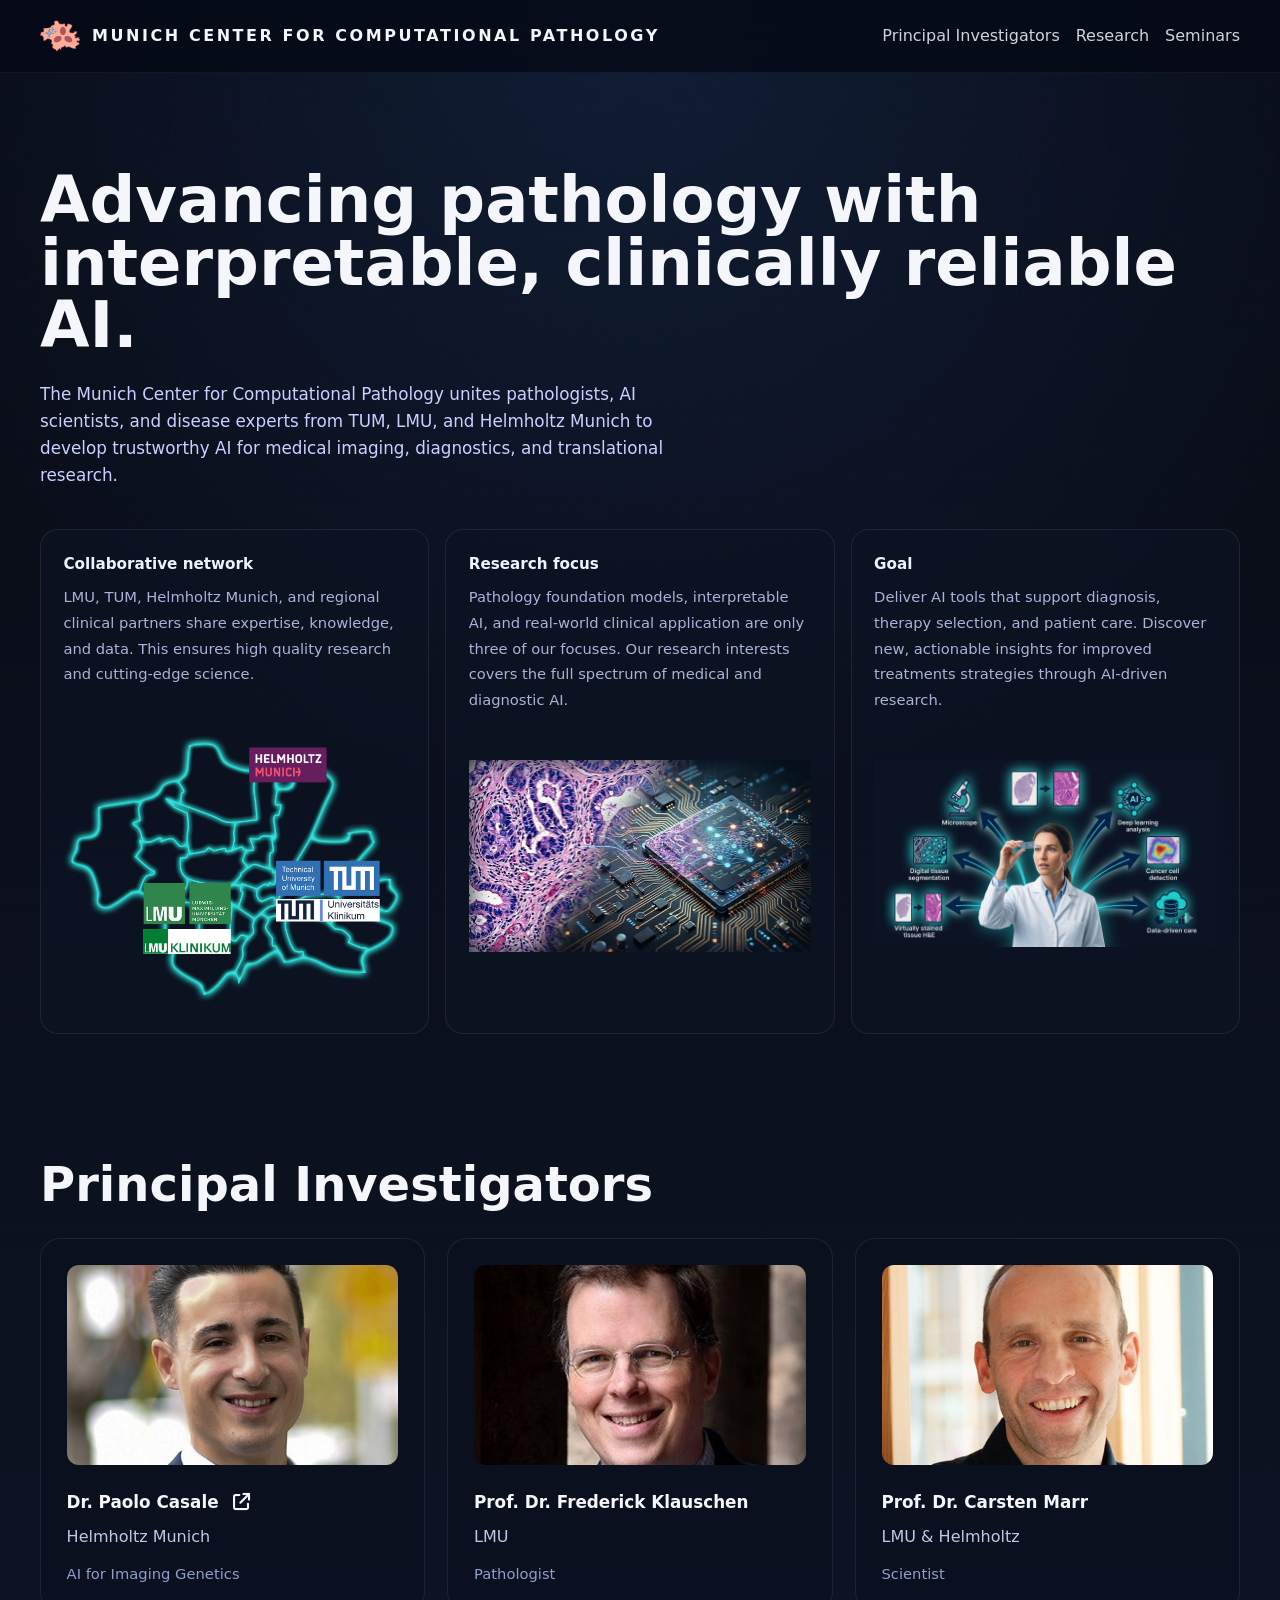
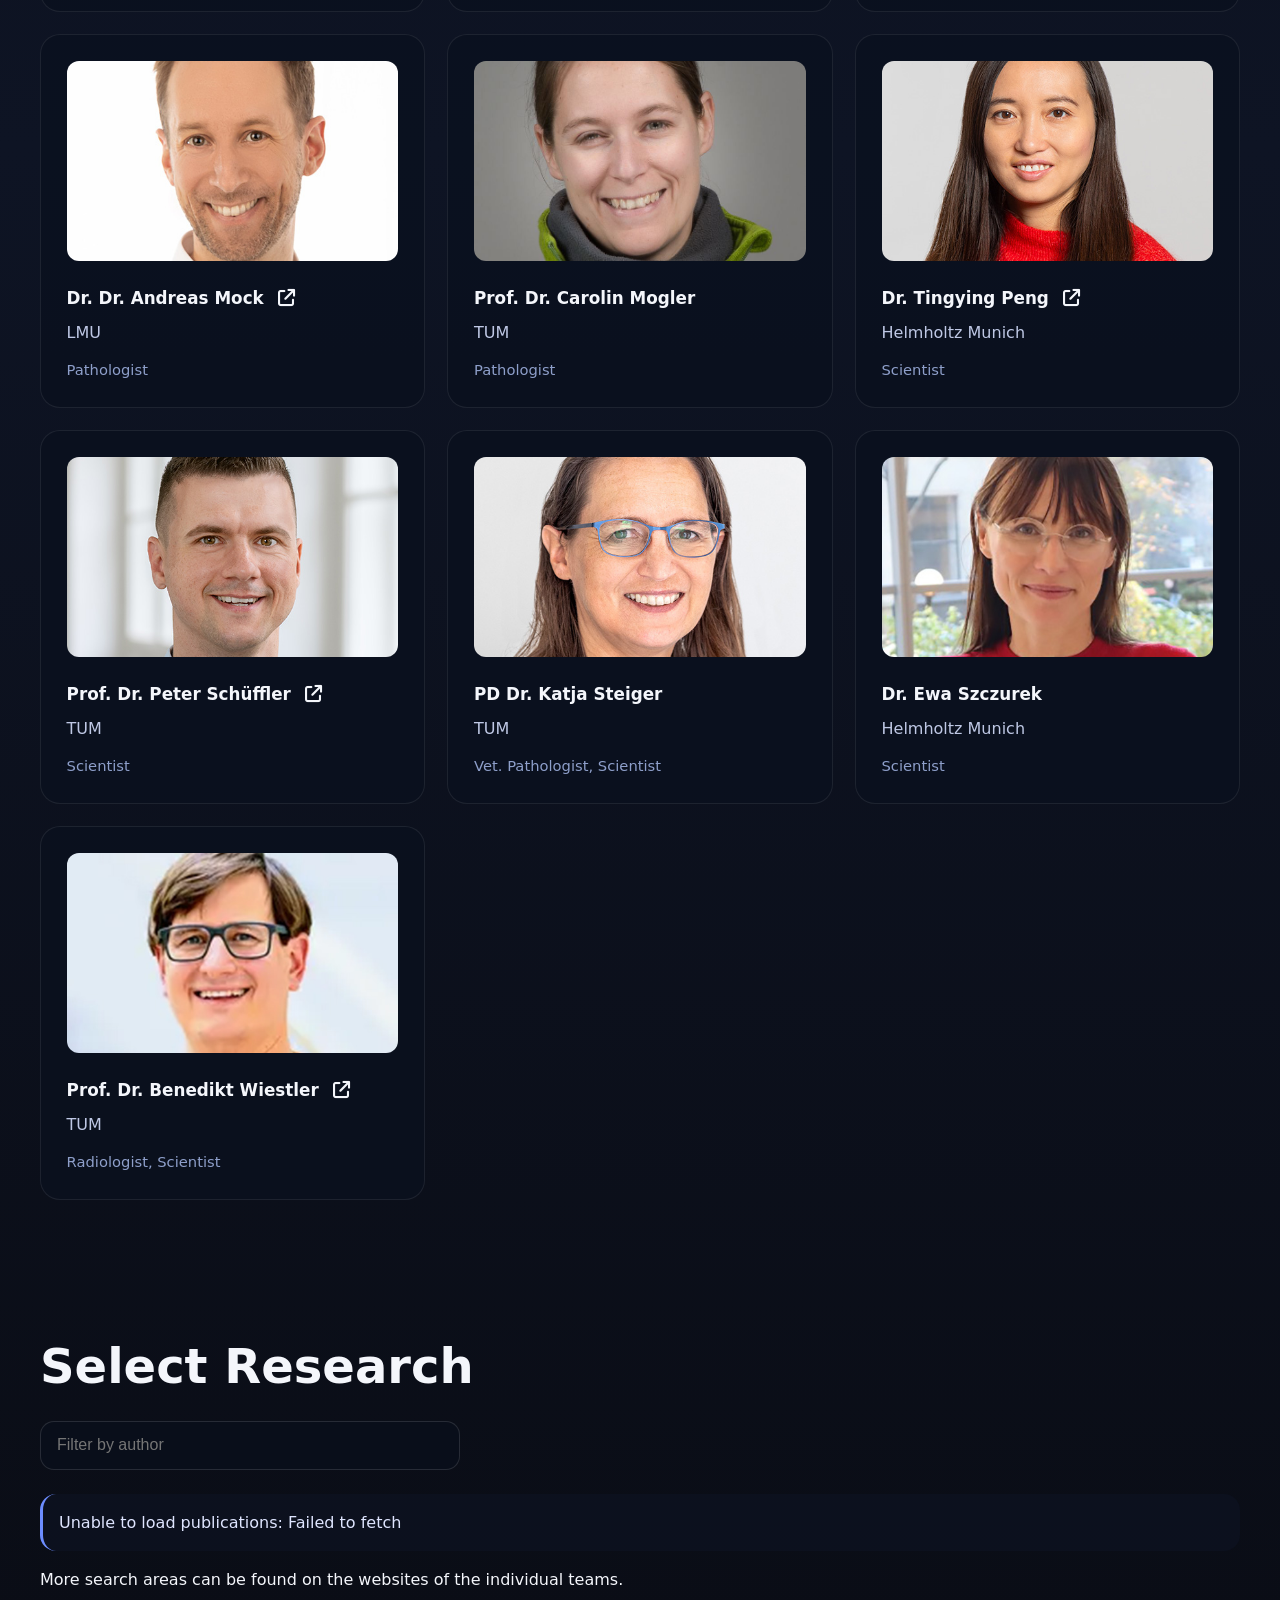
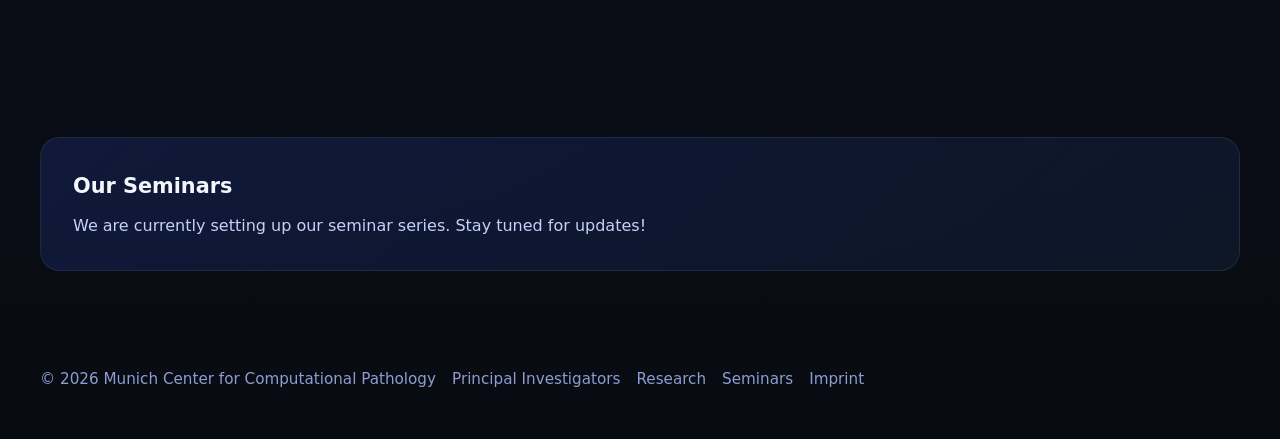
==== index.html @ 34b658cc "Rephrased Research" ====
<!DOCTYPE html>
<html lang="en">
  <head>
    <meta charset="UTF-8" />
    <meta name="viewport" content="width=device-width, initial-scale=1.0" />
    <title>Munich Center for Computational Pathology</title>
    <link rel="stylesheet" href="https://cdnjs.cloudflare.com/ajax/libs/font-awesome/6.5.0/css/all.min.css" crossorigin="anonymous" referrerpolicy="no-referrer" />
    <link rel="stylesheet" href="css/style.css" />
    <link rel="icon" type="image/png" href="img/favicon-96x96.png" sizes="96x96" />
    <link rel="icon" type="image/svg+xml" href="img/favicon.svg" />
    <link rel="shortcut icon" href="img/favicon.ico" />
    <link rel="apple-touch-icon" sizes="180x180" href="img/apple-touch-icon.png" />
    <link rel="manifest" href="img/site.webmanifest" />
  </head>
  <body>
    <header>
      <div class="page-inner nav-wrapper">
        <div class="brand">
          <img src="img/mccp-small.png" alt="Munich Center for Computational Pathology logo" />
          <a href="#">Munich Center for Computational Pathology
          </a>
        </div>
        <nav>
          <a href="#pis">Principal Investigators</a>
          <a href="#research">Research</a>
          <a href="#seminars">Seminars</a>
        </nav>
      </div>
    </header>

    <main class="page-inner">
      <section class="hero">
        <h1>Advancing pathology with interpretable, clinically reliable AI.</h1>
        <p>
          The Munich Center for Computational Pathology unites pathologists, AI scientists, and disease experts from TUM,
          LMU, and Helmholtz Munich to develop trustworthy AI for medical imaging, diagnostics, and translational research.
        </p>
        <div class="hero-meta grid grid-3">
          <div class="meta-card">
            <strong>Collaborative network</strong>
            <span>LMU, TUM, Helmholtz Munich, and regional clinical partners share expertise, knowledge, and data. This ensures high quality research and cutting-edge science.</span>
            <img src="img/stadtbezirke-muenchen.png" alt="Munich map showing TUM, LMU, and Helmholtz Munich locations" class="section-image" />
          </div>
          <div class="meta-card">
            <strong>Research focus</strong>
            <span>Pathology foundation models, interpretable AI, and real-world clinical application are only three of our focuses.
              Our research interests covers the full spectrum of medical and diagnostic AI.</span>
            <img src="img/research.png" alt="Research focus" class="section-image" />
          </div>
          <div class="meta-card">
            <strong>Goal</strong>
            <span>Deliver AI tools that support diagnosis, therapy selection, and patient care. Discover new, actionable insights for improved treatments strategies through AI-driven research.</span>
            <img src="img/tools.png" alt="Pathology tools and goal" class="section-image" />
          </div>
        </div>
      </section>

      <section id="pis" class="section">
        <h2>Principal Investigators</h2>
        <div class="grid grid-3">
          <article class="card">
            <img src="img/pi/pc.jpg" alt="Dr. Paolo Casale" class="card-image" />
            <h3>Dr. Paolo Casale &ensp;<a href="https://www.helmholtz-munich.de/en/research/helmholtz-pioneer-campus/pi/francesco-paolo-casale-lab/francesco-paolo-casale" target="_blank" rel="noreferrer noopener"><i class="fa fa-external-link" aria-hidden="true"></i></a></h3>
            <p>Helmholtz Munich</p>
            <span>AI for Imaging Genetics</span>
          </article>
          <article class="card">
            <img src="img/pi/fk.jpg" alt="Prof. Dr. Frederick Klauschen" class="card-image" />
            <h3>Prof. Dr. Frederick Klauschen</h3>
            <p>LMU</p>
            <span>Pathologist</span>
          </article>
          <article class="card">
            <img src="img/pi/cm.jpg" alt="Prof. Dr. Carsten Marr" class="card-image" />
            <h3>Prof. Dr. Carsten Marr</h3>
            <p>LMU & Helmholtz</p>
            <span>Scientist</span>
          </article>
          <article class="card">
            <img src="img/pi/am.jpg" alt="Dr. Andreas Mock" class="card-image" />
            <h3>Dr. Dr. Andreas Mock &ensp;<a href="http://www.mocklab.de/" target="_blank" rel="noreferrer noopener"><i class="fa fa-external-link" aria-hidden="true"></i></a></h3>
            <p>LMU</p>
            <span>Pathologist</span>
          </article>
          <article class="card">
            <img src="img/pi/cmo.jpg" alt="Prof. Dr. Carolin Mogler" class="card-image" />
            <h3>Prof. Dr. Carolin Mogler</h3>
            <p>TUM</p>
            <span>Pathologist</span>
          </article>
          <article class="card">
            <img src="img/pi/tp.jpg" alt="Dr. Tingying Peng" class="card-image" />
            <h3>Dr. Tingying Peng &ensp;<a href="https://www.helmholtz-munich.de/en/aih/research-groups/peng-group" target="_blank" rel="noreferrer noopener"><i class="fa fa-external-link" aria-hidden="true"></i></a></h3>
            <p>Helmholtz Munich</p>
            <span>Scientist</span>
          </article>
          <article class="card">
            <img src="img/pi/ps.jpg" alt="Prof. Dr. Peter Schüffler" class="card-image" />
            <h3>Prof. Dr. Peter Schüffler &ensp;<a href="https://schuefflerlab.org/" target="_blank" rel="noreferrer noopener"><i class="fa fa-external-link" aria-hidden="true"></i></a></h3>
            <p>TUM</p>
            <span>Scientist</span>
          </article>
          <article class="card">
            <img src="img/pi/ks.jpg" alt="PD Dr. Katja Steiger" class="card-image" />
            <h3>PD Dr. Katja Steiger</h3>
            <p>TUM</p>
            <span>Vet. Pathologist, Scientist</span>
          </article>
          <article class="card">
            <img src="img/pi/es.jpg" alt="Dr. Ewa Szczurek" class="card-image" />
            <h3>Dr. Ewa Szczurek</h3>
            <p>Helmholtz Munich</p>
            <span>Scientist</span>
          </article>
          <article class="card">
            <img src="img/pi/bw.jpg" alt="Prof. Dr. Benedikt Wiestler" class="card-image" />
            <h3>Prof. Dr. Benedikt Wiestler &ensp;<a href="https://ai-idt.github.io/" target="_blank" rel="noreferrer noopener"><i class="fa fa-external-link" aria-hidden="true"></i></a></h3>
            <p>TUM</p>
            <span>Radiologist, Scientist</span>
          </article>
        </div>
      </section>

      <section id="research" class="section">
        <h2>Select Research</h2>
        <div class="publication-filter">
          <input id="authorFilter" type="search" placeholder="Filter by author" aria-label="Filter publications by author" />
        </div>
        <div class="publication-list" id="publicationList">
          <article class="publication-item">
            <p>Loading publications from Zotero...</p>
          </article>
        </div>
        <p>More search areas can be found on the websites of the individual teams.</p>
      </section>

      <section id="seminars" class="section">
        <div class="cta">
          <div>
            <h3>Our Seminars</h3>
            <p>We are currently setting up our seminar series. Stay tuned for updates!</p>
          </div>
        </div>
      </section>

    </main>

    <footer class="page-inner">
      <div class="footer-links">
        <span>© 2026 <a href="#">Munich Center for Computational Pathology</a></span>
        <a href="#pis">Principal Investigators</a>
        <a href="#research">Research</a>
        <a href="#seminars">Seminars</a>
        <a href="imprint.html">Imprint</a>
      </div>
    </footer>

    <script src="scripts/script.js"></script>
  </body>
</html>
---- css/style.css ----
html { scroll-behavior: smooth; }
:root {
  color-scheme: dark;
  font-family: Inter, system-ui, -apple-system, BlinkMacSystemFont, "Segoe UI", sans-serif;
  background: #080b14;
  color: #f4f6fb;
}

* {
  box-sizing: border-box;
}

body {
  margin: 0;
  min-height: 100vh;
  line-height: 1.6;
  background: radial-gradient(circle at top, rgba(64, 144, 255, 0.14), transparent 22%),
    linear-gradient(180deg, #080b14 0%, #0e1424 48%, #090b12 100%);
}

img {
  max-width: 100%;
}

a {
  color: inherit;
  text-decoration: none;
}

header {
  position: sticky;
  top: 0;
  z-index: 10;
  backdrop-filter: blur(18px);
  background: rgba(5, 10, 22, 0.85);
  border-bottom: 1px solid rgba(255, 255, 255, 0.05);
}

.page-inner {
  width: min(1200px, calc(100% - 2rem));
  margin: 0 auto;
}

.nav-wrapper {
  display: flex;
  align-items: center;
  justify-content: space-between;
  padding: 1rem 0;
}

.brand {
  font-size: 1rem;
  font-weight: 700;
  letter-spacing: 0.16em;
  text-transform: uppercase;
  display: flex;
  align-items: center;
  gap: 0.75rem;
}

.brand img {
  height: 40px;
  width: auto;
}

nav {
  display: flex;
  gap: 1rem;
  flex-wrap: wrap;
}

nav a {
  color: rgba(244, 246, 251, 0.85);
  transition: color 0.2s ease;
}

nav a:hover {
  color: #81a8ff;
}

.hero {
  padding: 6rem 0 3rem;
}

.hero h1 {
  margin: 0;
  font-size: clamp(2.7rem, 5vw, 4.6rem);
  line-height: 0.98;
}

.hero p {
  max-width: 680px;
  margin: 1.5rem 0 0;
  color: #c8d1ff;
  font-size: 1.05rem;
}

.hero .hero-meta {
  display: grid;
  gap: 1rem;
  margin-top: 2.5rem;
}

.hero .meta-card {
  border: 1px solid rgba(255, 255, 255, 0.08);
  background: rgba(12, 19, 34, 0.75);
  padding: 1.4rem;
  border-radius: 18px;
}

.hero .meta-card strong {
  display: block;
  font-size: 0.95rem;
  margin-bottom: 0.5rem;
  color: #edf2ff;
}

.hero .meta-card span {
  font-size: 0.92rem;
  color: #a9b3d8;
}

.section {
  padding: 4rem 0;
  scroll-margin-top: 88px;
}

.section h1,
.section h2 {
  margin: 0 0 1rem;
  font-size: clamp(2rem, 4vw, 3rem);
}

.section-image {
  width: 100%;
  max-width: 600px;
  margin-top: 3rem;
}

.grid {
  display: grid;
  gap: 1.4rem;
}

.grid-3 {
  grid-template-columns: repeat(3, minmax(0, 1fr));
}

.card {
  background: rgba(11, 17, 31, 0.8);
  border: 1px solid rgba(255, 255, 255, 0.08);
  border-radius: 20px;
  padding: 1.6rem;
}

.card-image {
  width: 100%;
  height: 200px;
  object-fit: cover;
  border-radius: 12px;
  margin-bottom: 1rem;
}

.card h3 {
  margin: 0 0 0.55rem;
  font-size: 1.05rem;
}

.card p {
  margin: 0;
  color: #bfc8e5;
}

.card span {
  display: block;
  margin-top: 0.75rem;
  color: #8e9fca;
  font-size: 0.92rem;
}

.publication-filter {
  display: flex;
  flex-direction: column;
  gap: 0.75rem;
  margin-bottom: 1.5rem;
  max-width: 420px;
}

.publication-filter label {
  color: #d3d9f5;
  font-size: 0.95rem;
}

.publication-filter input {
  width: 100%;
  border: 1px solid rgba(255, 255, 255, 0.12);
  background: rgba(10, 15, 27, 0.95);
  color: #f4f6fb;
  padding: 0.9rem 1rem;
  border-radius: 14px;
  font-size: 1rem;
}

.publication-filter input:focus {
  outline: 2px solid rgba(102, 153, 255, 0.5);
  outline-offset: 2px;
}

.publication-list {
  display: grid;
  gap: 1rem;
}

.publication-item {
  border-left: 3px solid #6d8dff;
  padding: 1rem 1rem 1rem 1rem;
  background: rgba(12, 18, 32, 0.75);
  border-radius: 16px;
}

.publication-item p {
  margin: 0;
  color: #dfe5ff;
}

.publication-item a {
  color: #96b6ff;
}

.cta {
  display: flex;
  align-items: center;
  justify-content: space-between;
  gap: 1rem;
  padding: 2rem;
  border-radius: 20px;
  background: linear-gradient(135deg, rgba(48, 89, 255, 0.16), rgba(55, 149, 255, 0.08));
  border: 1px solid rgba(255, 255, 255, 0.08);
}

.cta h3 {
  margin: 0;
  font-size: 1.3rem;
}

.cta p {
  margin: 0.6rem 0 0;
  color: #c5d1f8;
}

footer {
  padding: 2rem 0 3rem;
  color: #8c9dd1;
  font-size: 0.95rem;
}

.footer-links {
  display: flex;
  flex-wrap: wrap;
  gap: 1rem;
}

@media (max-width: 800px) {
  .nav-wrapper {
    flex-direction: column;
    align-items: flex-start;
  }

  .hero .hero-meta,
  .grid-3 {
    grid-template-columns: 1fr;
  }

  .cta {
    flex-direction: column;
    align-items: flex-start;
  }
}
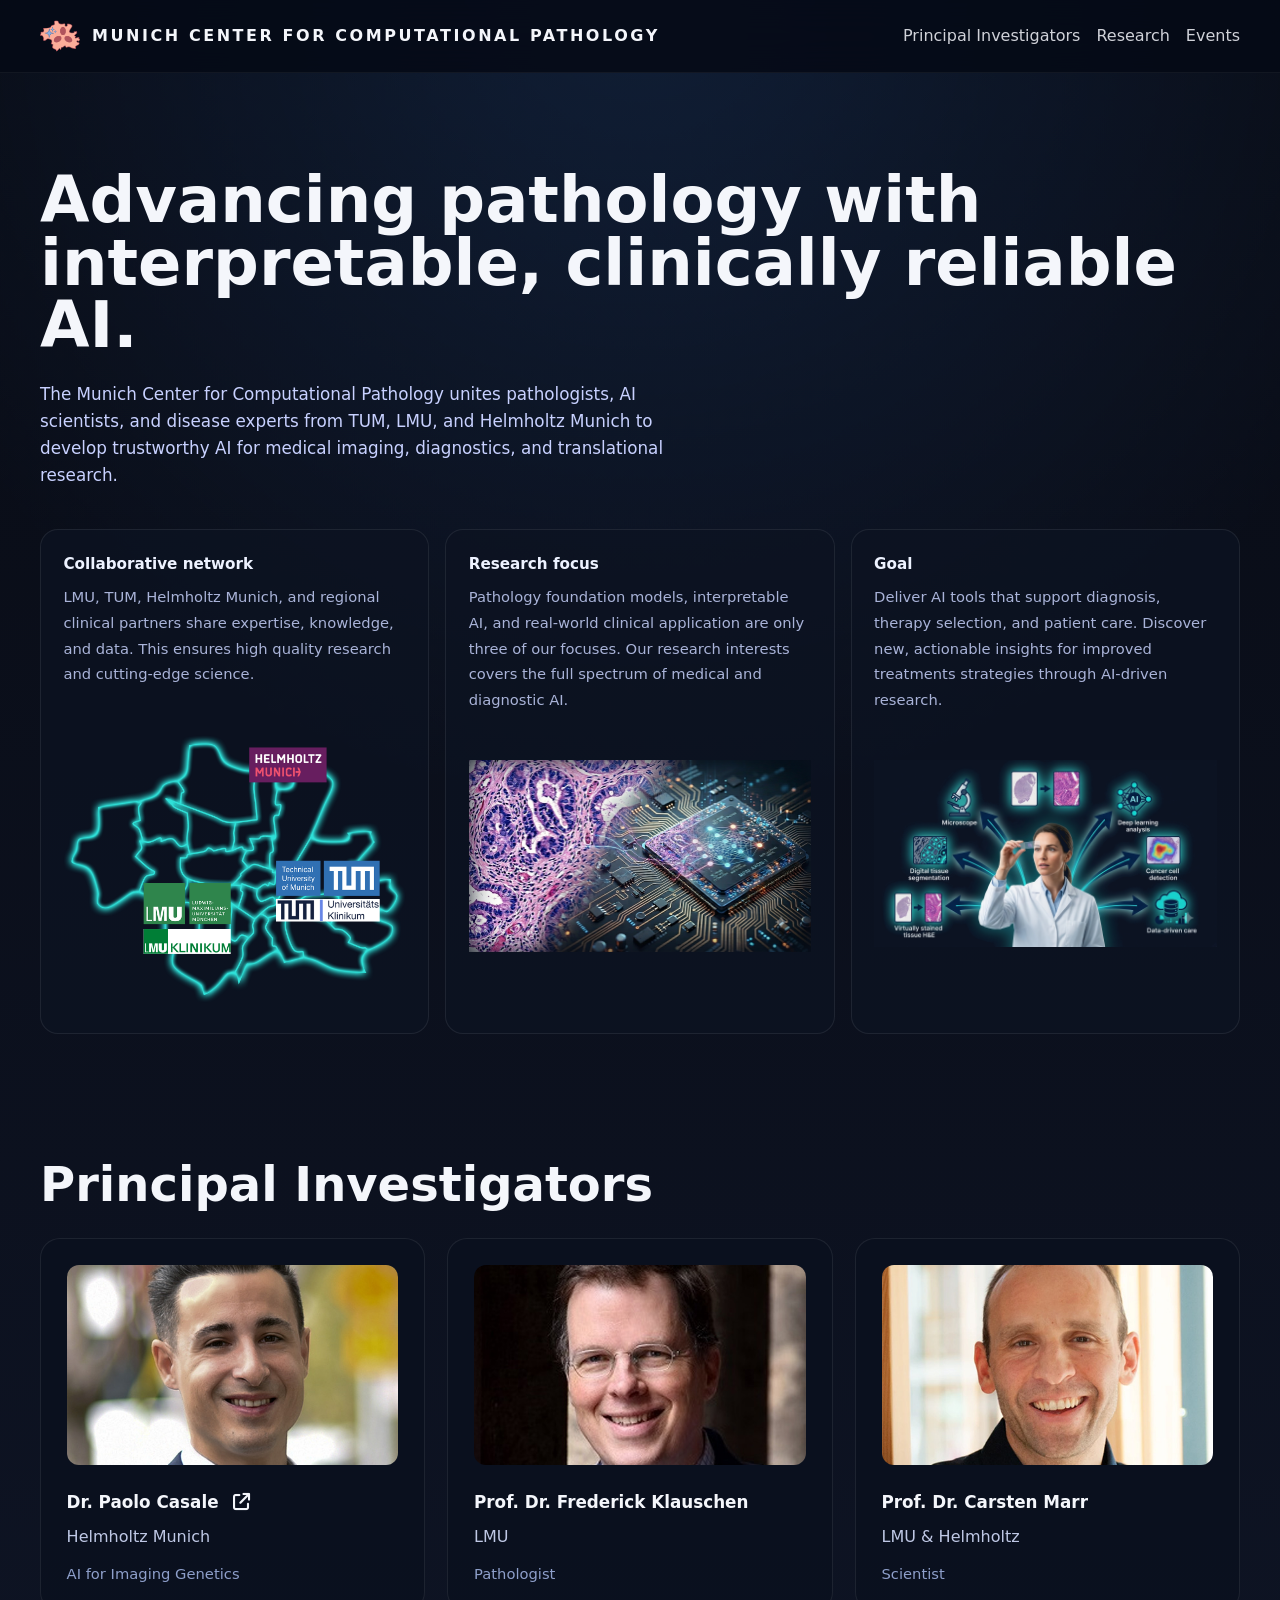
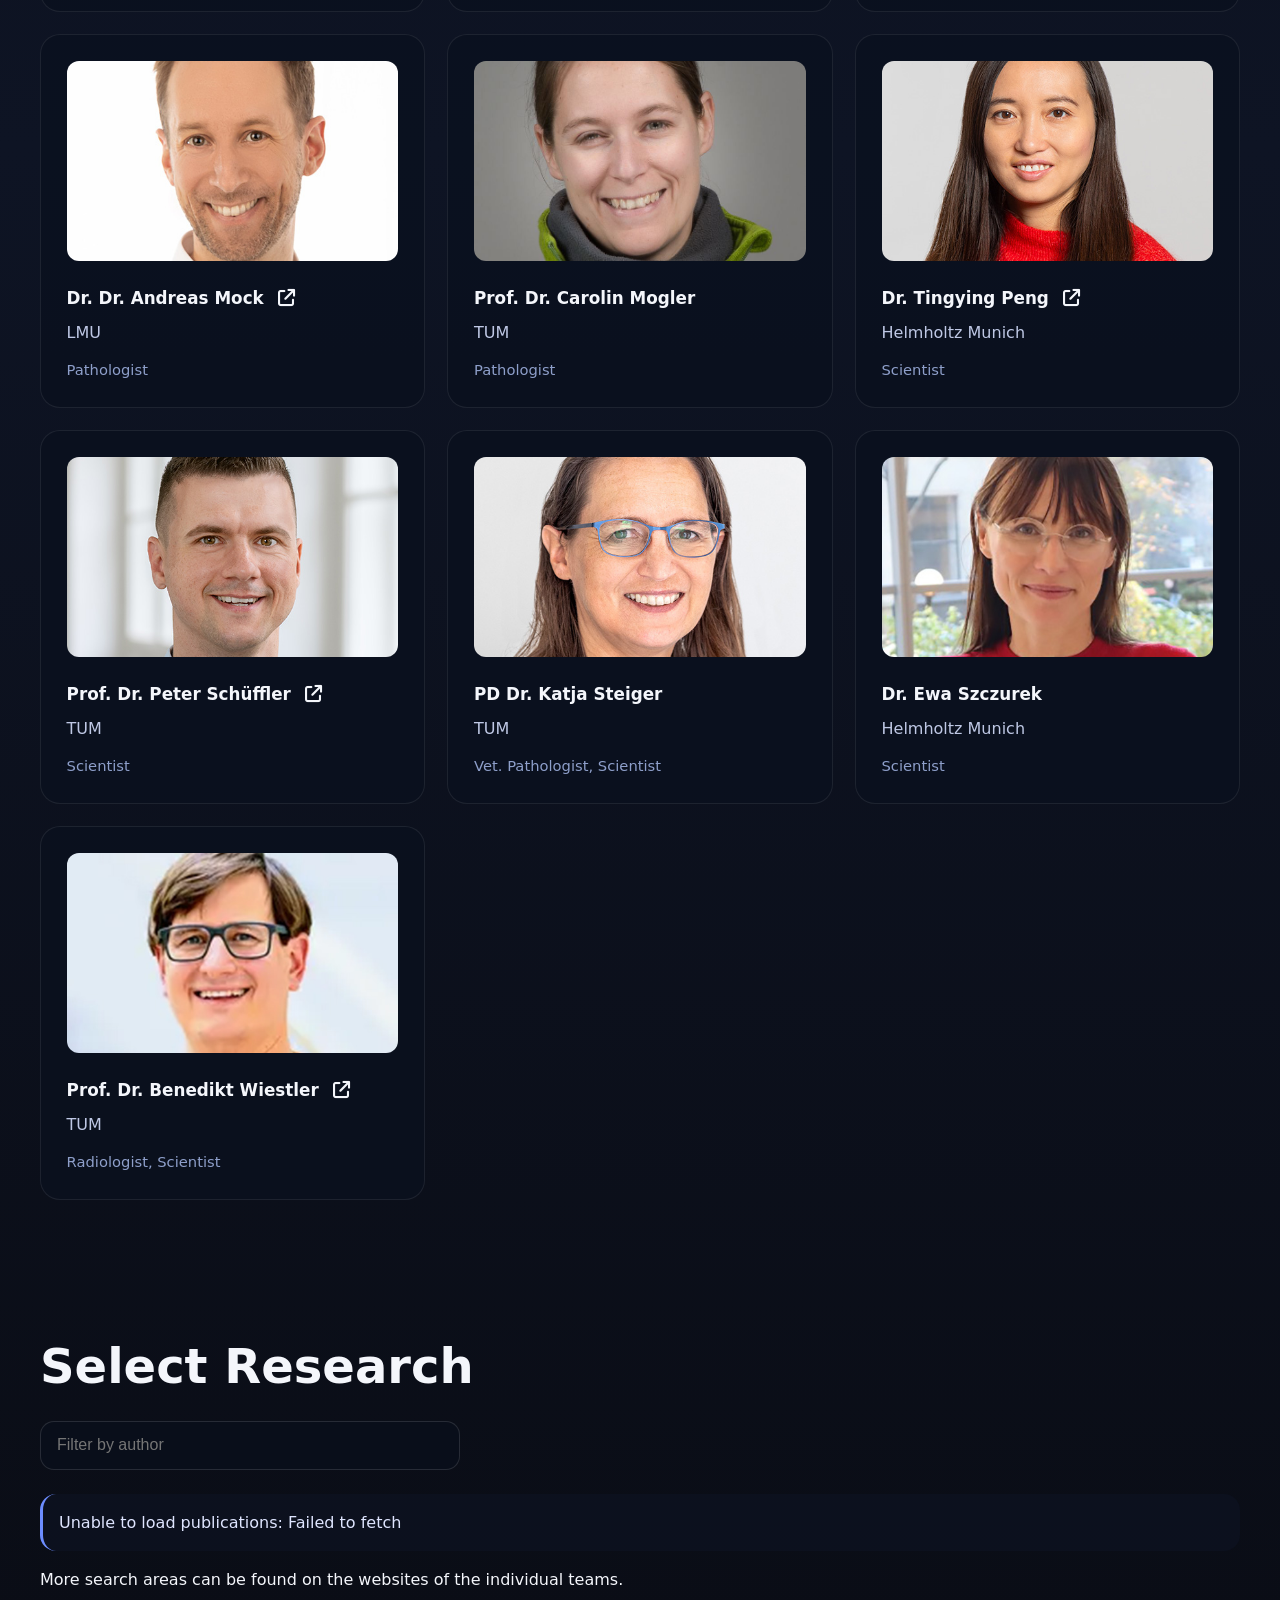
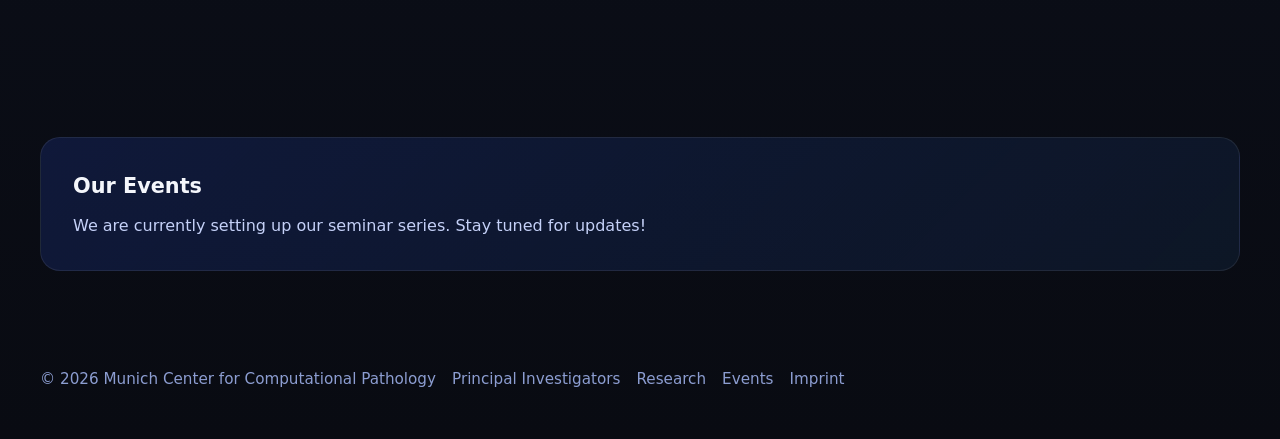
==== commit bbc15bbb: "renamed seminars to events" ====
--- a/index.html
+++ b/index.html
@@ -23,7 +23,7 @@
         <nav>
           <a href="#pis">Principal Investigators</a>
           <a href="#research">Research</a>
-          <a href="#seminars">Seminars</a>
+          <a href="#events">Events</a>
         </nav>
       </div>
     </header>
@@ -134,10 +134,10 @@
         <p>More search areas can be found on the websites of the individual teams.</p>
       </section>
 
-      <section id="seminars" class="section">
+      <section id="events" class="section">
         <div class="cta">
           <div>
-            <h3>Our Seminars</h3>
+            <h3>Our Events</h3>
             <p>We are currently setting up our seminar series. Stay tuned for updates!</p>
           </div>
         </div>
@@ -150,7 +150,7 @@
         <span>© 2026 <a href="#">Munich Center for Computational Pathology</a></span>
         <a href="#pis">Principal Investigators</a>
         <a href="#research">Research</a>
-        <a href="#seminars">Seminars</a>
+        <a href="#events">Events</a>
         <a href="imprint.html">Imprint</a>
       </div>
     </footer>
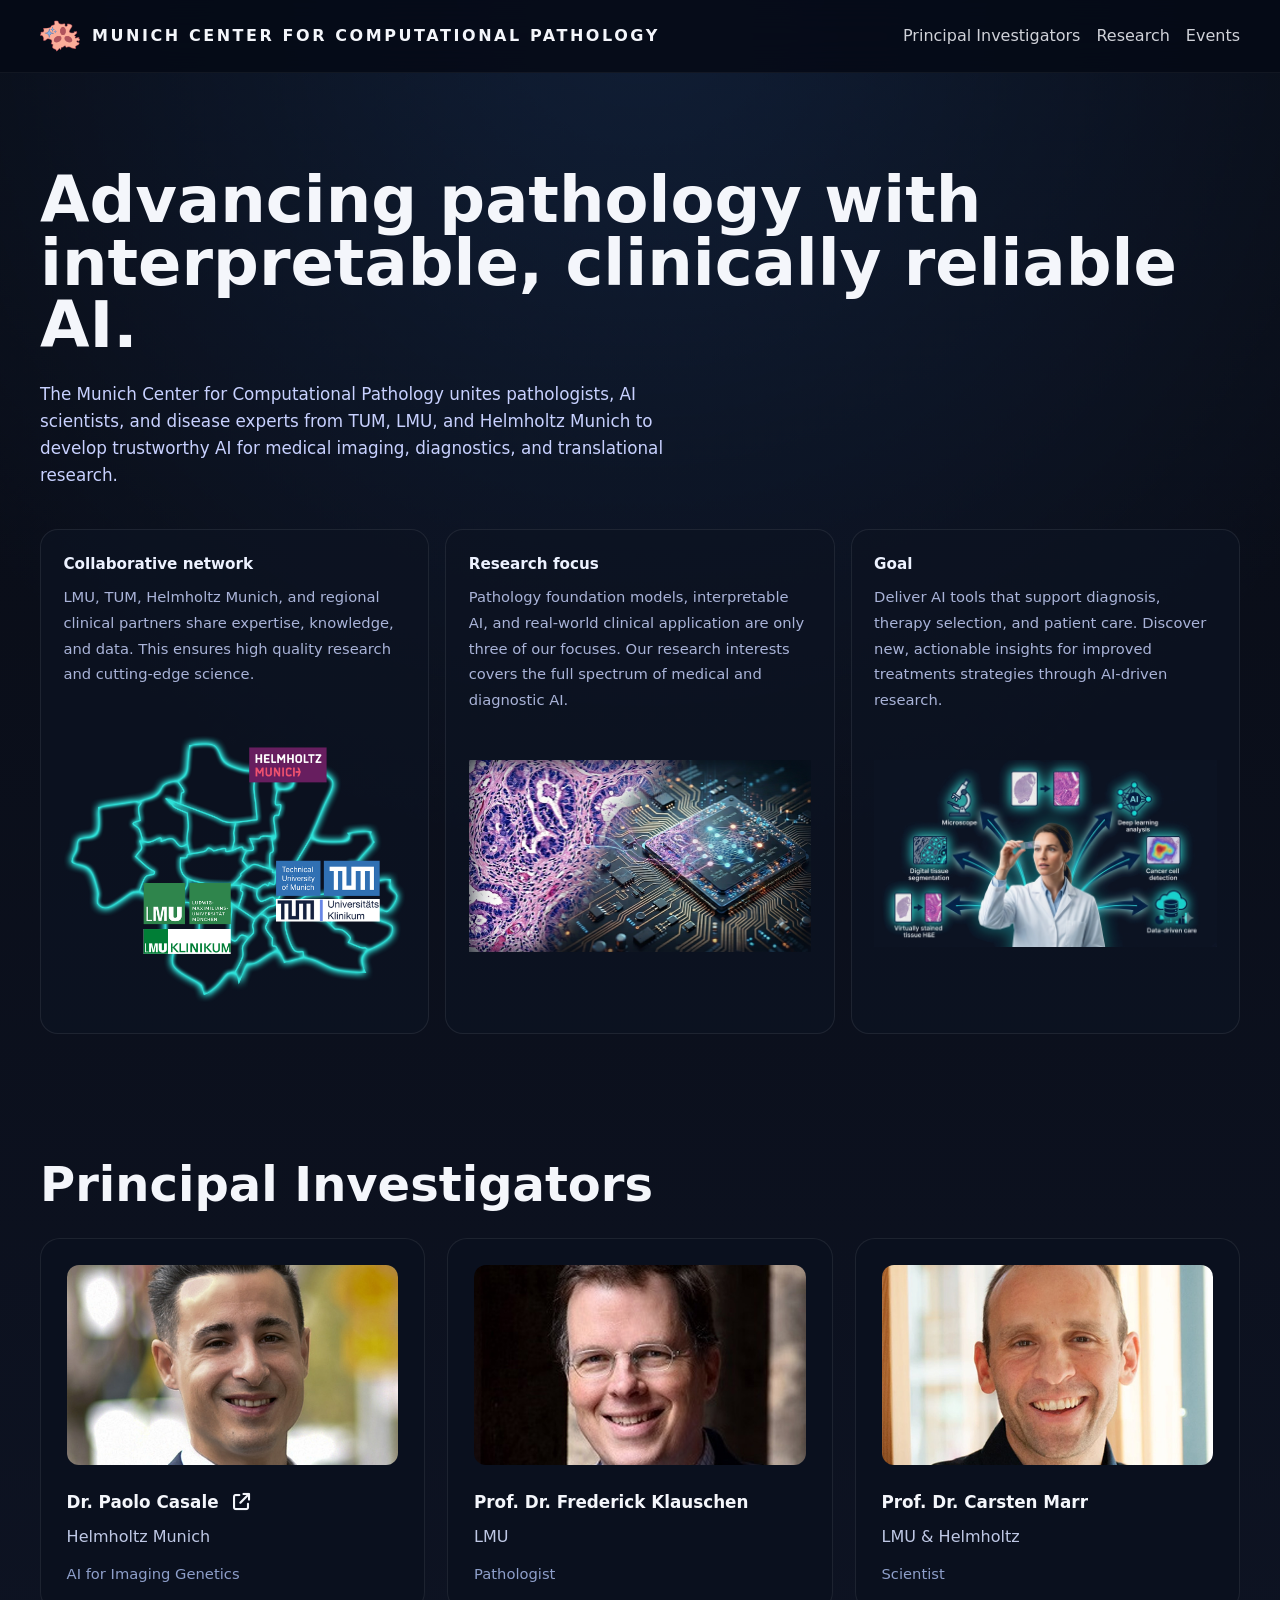
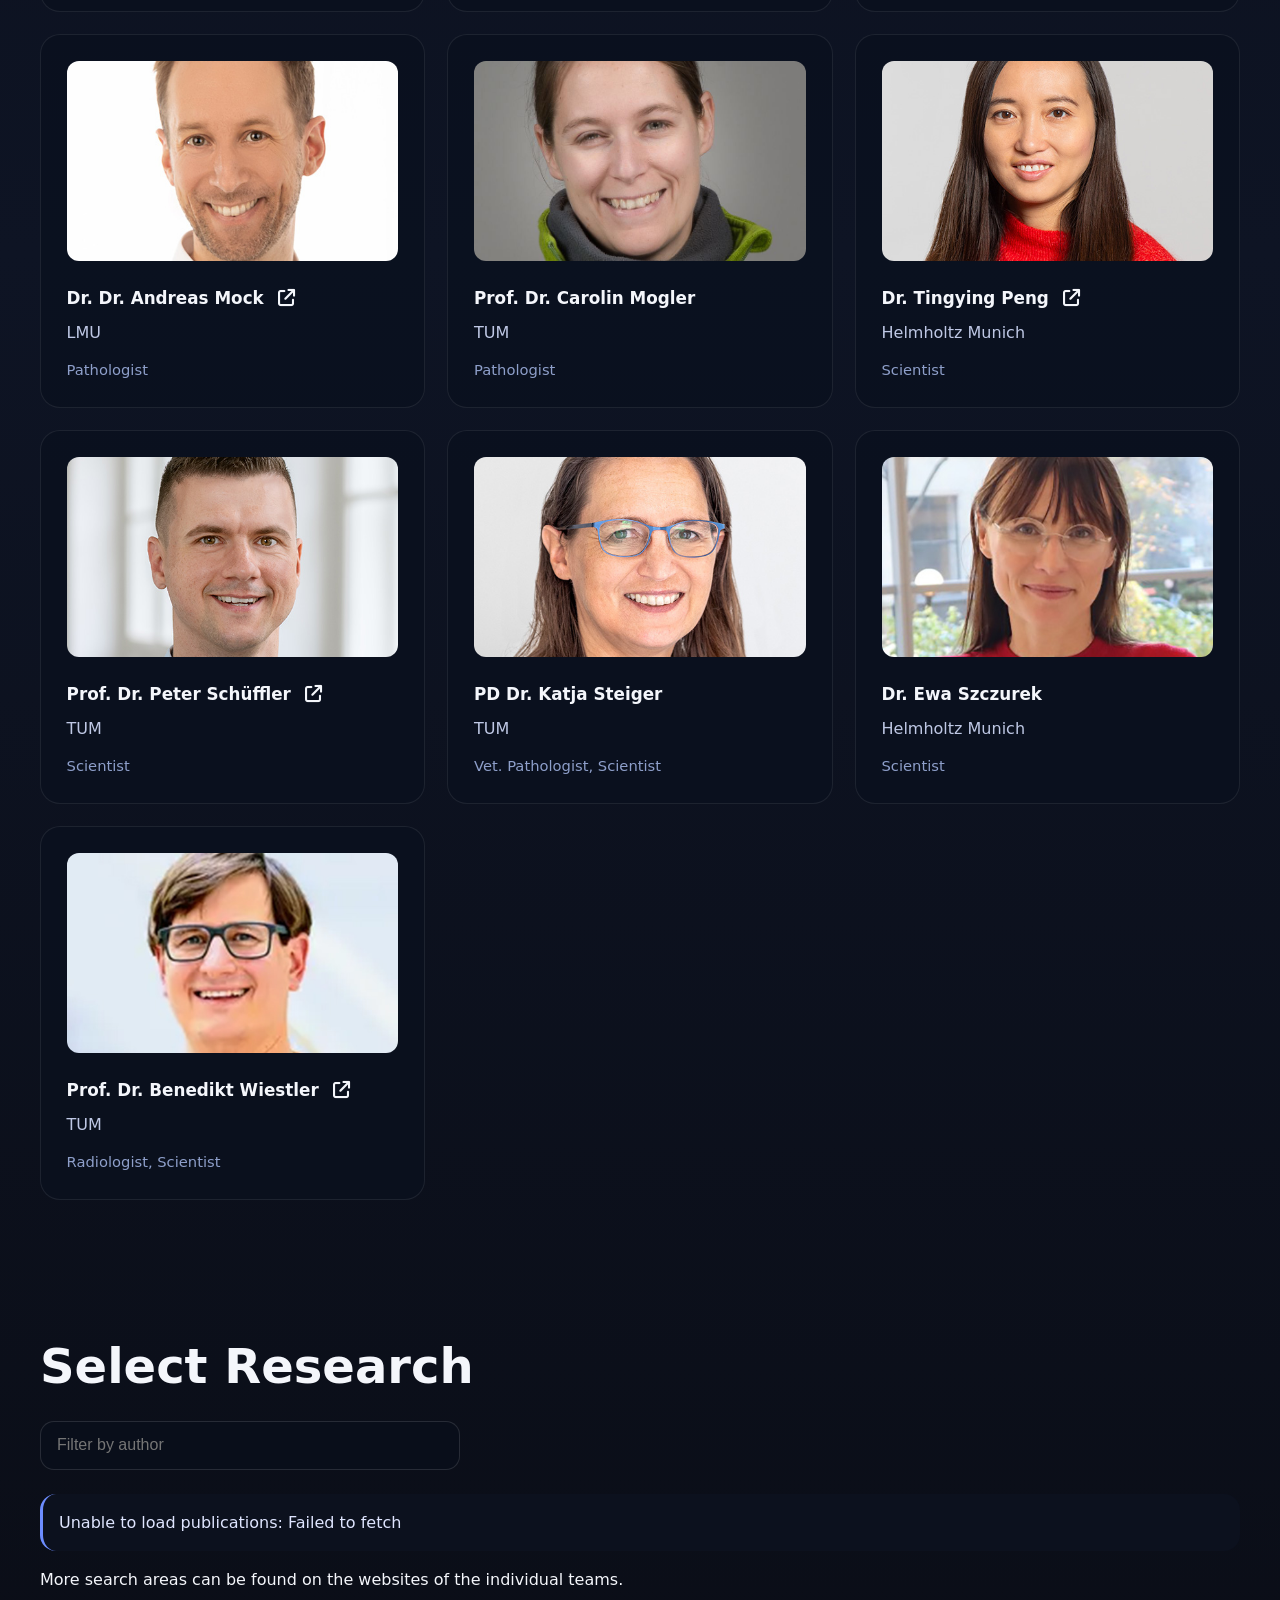
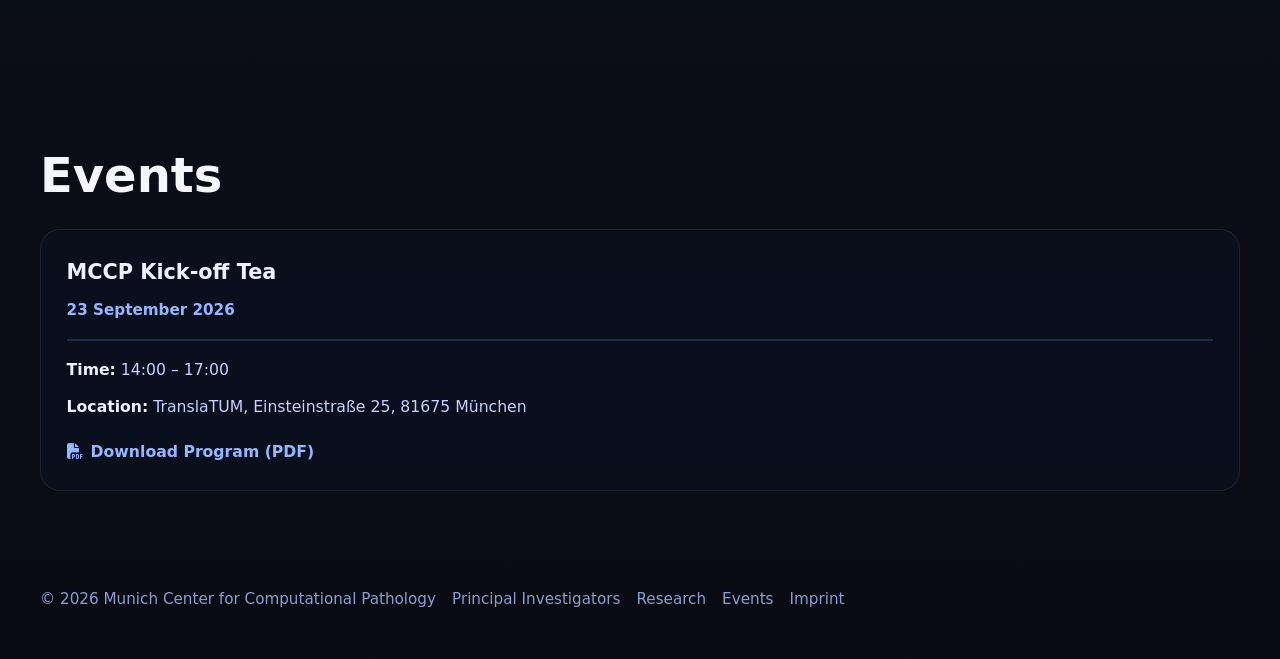
==== commit ec1a0348: "added kickoff event" ====
--- a/index.html
+++ b/index.html
@@ -135,11 +135,27 @@
       </section>
 
       <section id="events" class="section">
-        <div class="cta">
-          <div>
-            <h3>Our Events</h3>
-            <p>We are currently setting up our seminar series. Stay tuned for updates!</p>
-          </div>
+        <h2>Events</h2>
+        <div class="events-list">
+          <article class="event-card">
+            <div class="event-header">
+              <h3>MCCP Kick-off Tea</h3>
+              <span class="event-date">23 September 2026</span>
+            </div>
+            <div class="event-details">
+              <div class="detail-item">
+                <strong>Time:</strong> 14:00 – 17:00
+              </div>
+              <div class="detail-item">
+                <strong>Location:</strong> TranslaTUM, Einsteinstraße 25, 81675 München
+              </div>
+              <div class="detail-item">
+                <a href="events/mccp-kickoff-program.pdf" class="event-link" target="_blank" rel="noreferrer">
+                  <i class="fa fa-file-pdf"></i> Download Program (PDF)
+                </a>
+              </div>
+            </div>
+          </article>
         </div>
       </section>
 
--- a/css/style.css
+++ b/css/style.css
@@ -227,6 +227,72 @@
   color: #96b6ff;
 }
 
+.events-list {
+  display: grid;
+  gap: 1.5rem;
+}
+
+.event-card {
+  background: rgba(11, 17, 31, 0.8);
+  border: 1px solid rgba(255, 255, 255, 0.08);
+  border-radius: 20px;
+  padding: 1.6rem;
+  transition: all 0.3s ease;
+}
+
+.event-card:hover {
+  border-color: rgba(102, 153, 255, 0.3);
+  background: rgba(11, 17, 31, 0.95);
+}
+
+.event-header {
+  margin-bottom: 1rem;
+  border-bottom: 2px solid rgba(102, 153, 255, 0.2);
+  padding-bottom: 1rem;
+}
+
+.event-header h3 {
+  margin: 0 0 0.5rem;
+  font-size: 1.3rem;
+  color: #edf2ff;
+}
+
+.event-date {
+  display: inline-block;
+  color: #96b6ff;
+  font-size: 0.95rem;
+  font-weight: 600;
+}
+
+.event-details {
+  display: grid;
+  gap: 0.75rem;
+}
+
+.detail-item {
+  color: #c8d1ff;
+  font-size: 0.98rem;
+}
+
+.detail-item strong {
+  color: #edf2ff;
+}
+
+.event-link {
+  display: inline-flex;
+  align-items: center;
+  gap: 0.5rem;
+  color: #96b6ff;
+  font-weight: 600;
+  transition: all 0.2s ease;
+  margin-top: 0.5rem;
+}
+
+.event-link:hover {
+  color: #b8ceff;
+  text-decoration: underline;
+}
+
 .cta {
   display: flex;
   align-items: center;
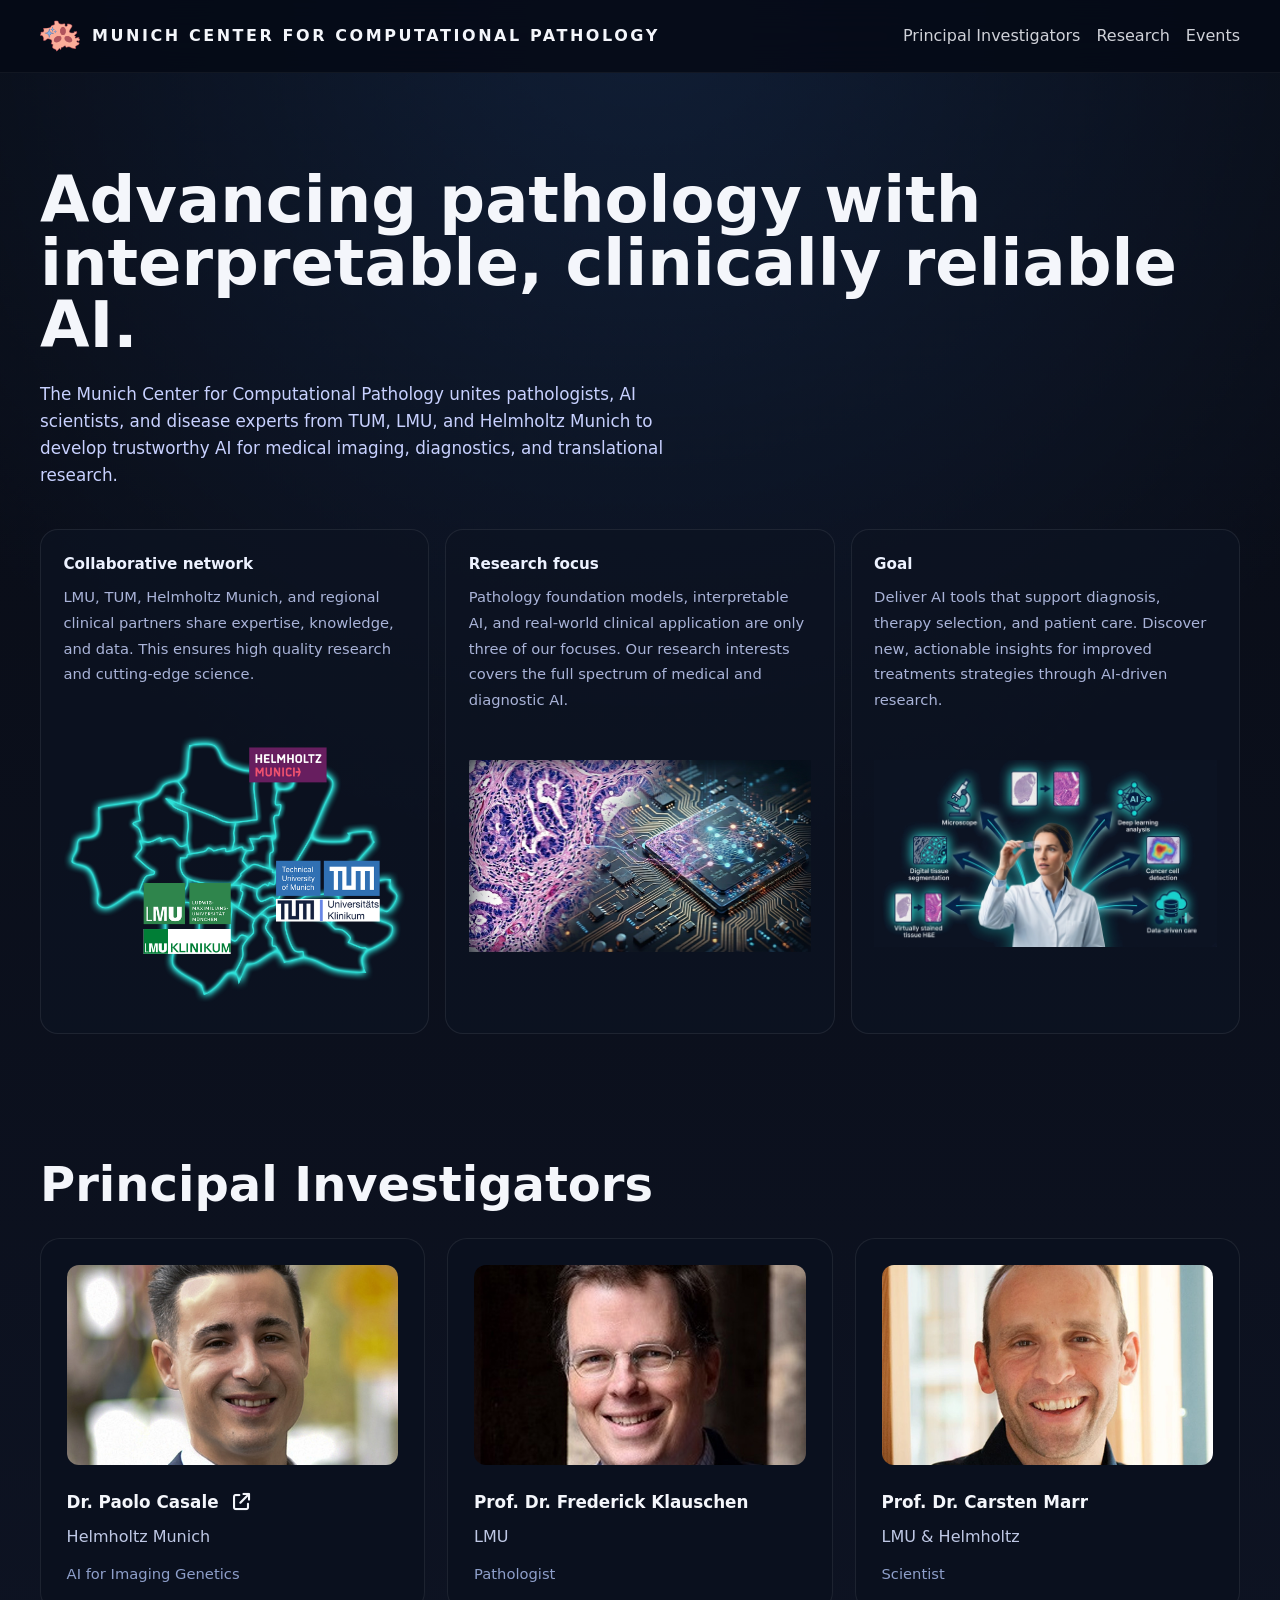
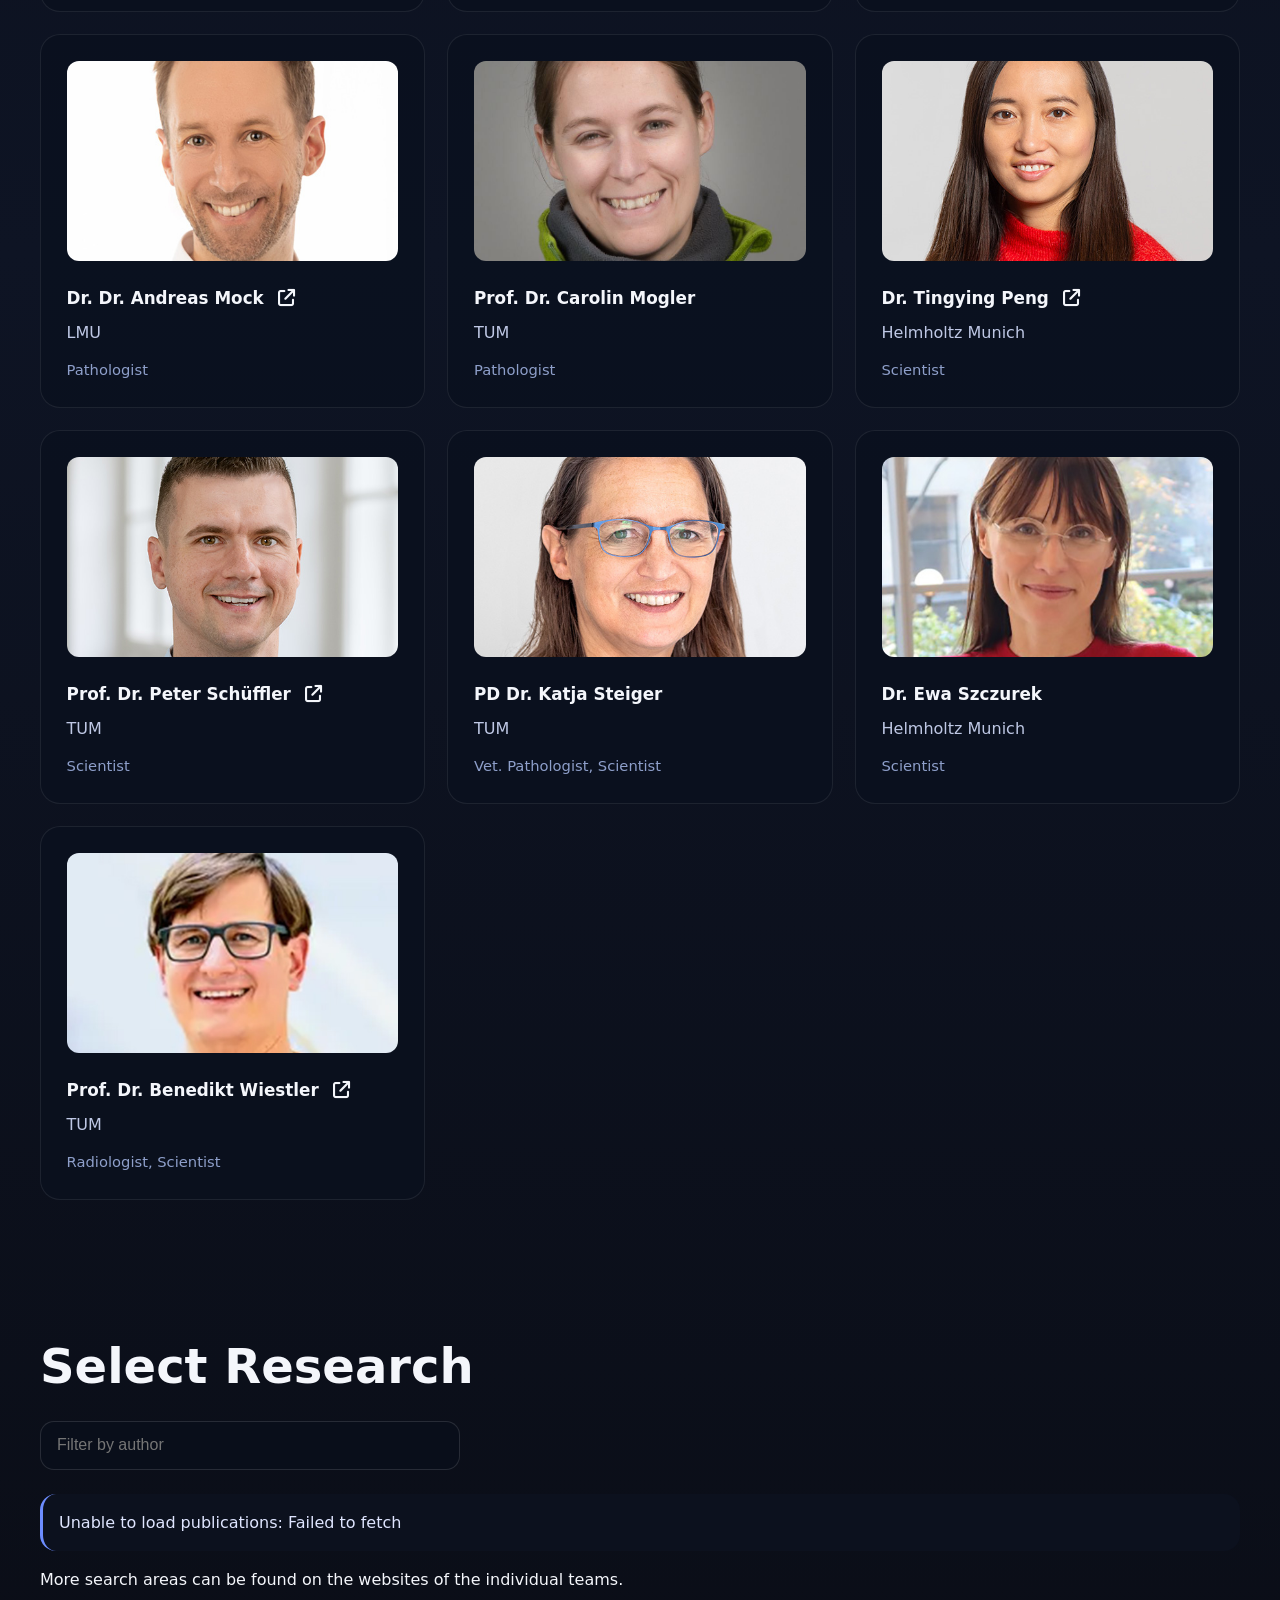
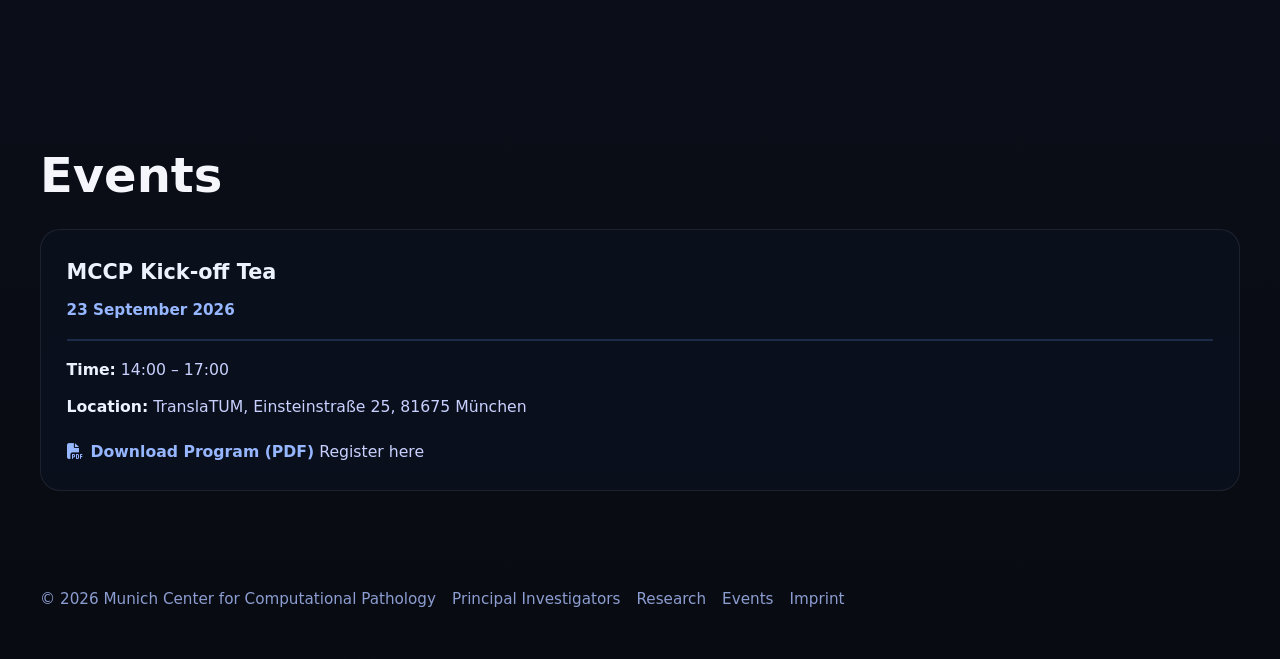
==== commit b918bbd2: "Added register link for kickoff event" ====
--- a/index.html
+++ b/index.html
@@ -153,6 +153,7 @@
                 <a href="events/mccp-kickoff-program.pdf" class="event-link" target="_blank" rel="noreferrer">
                   <i class="fa fa-file-pdf"></i> Download Program (PDF)
                 </a>
+                <a href="https://forms.gle/YAWY7JQCxUULa8x77" target="_blank" rel="noreferrer">Register here</a>
               </div>
             </div>
           </article>
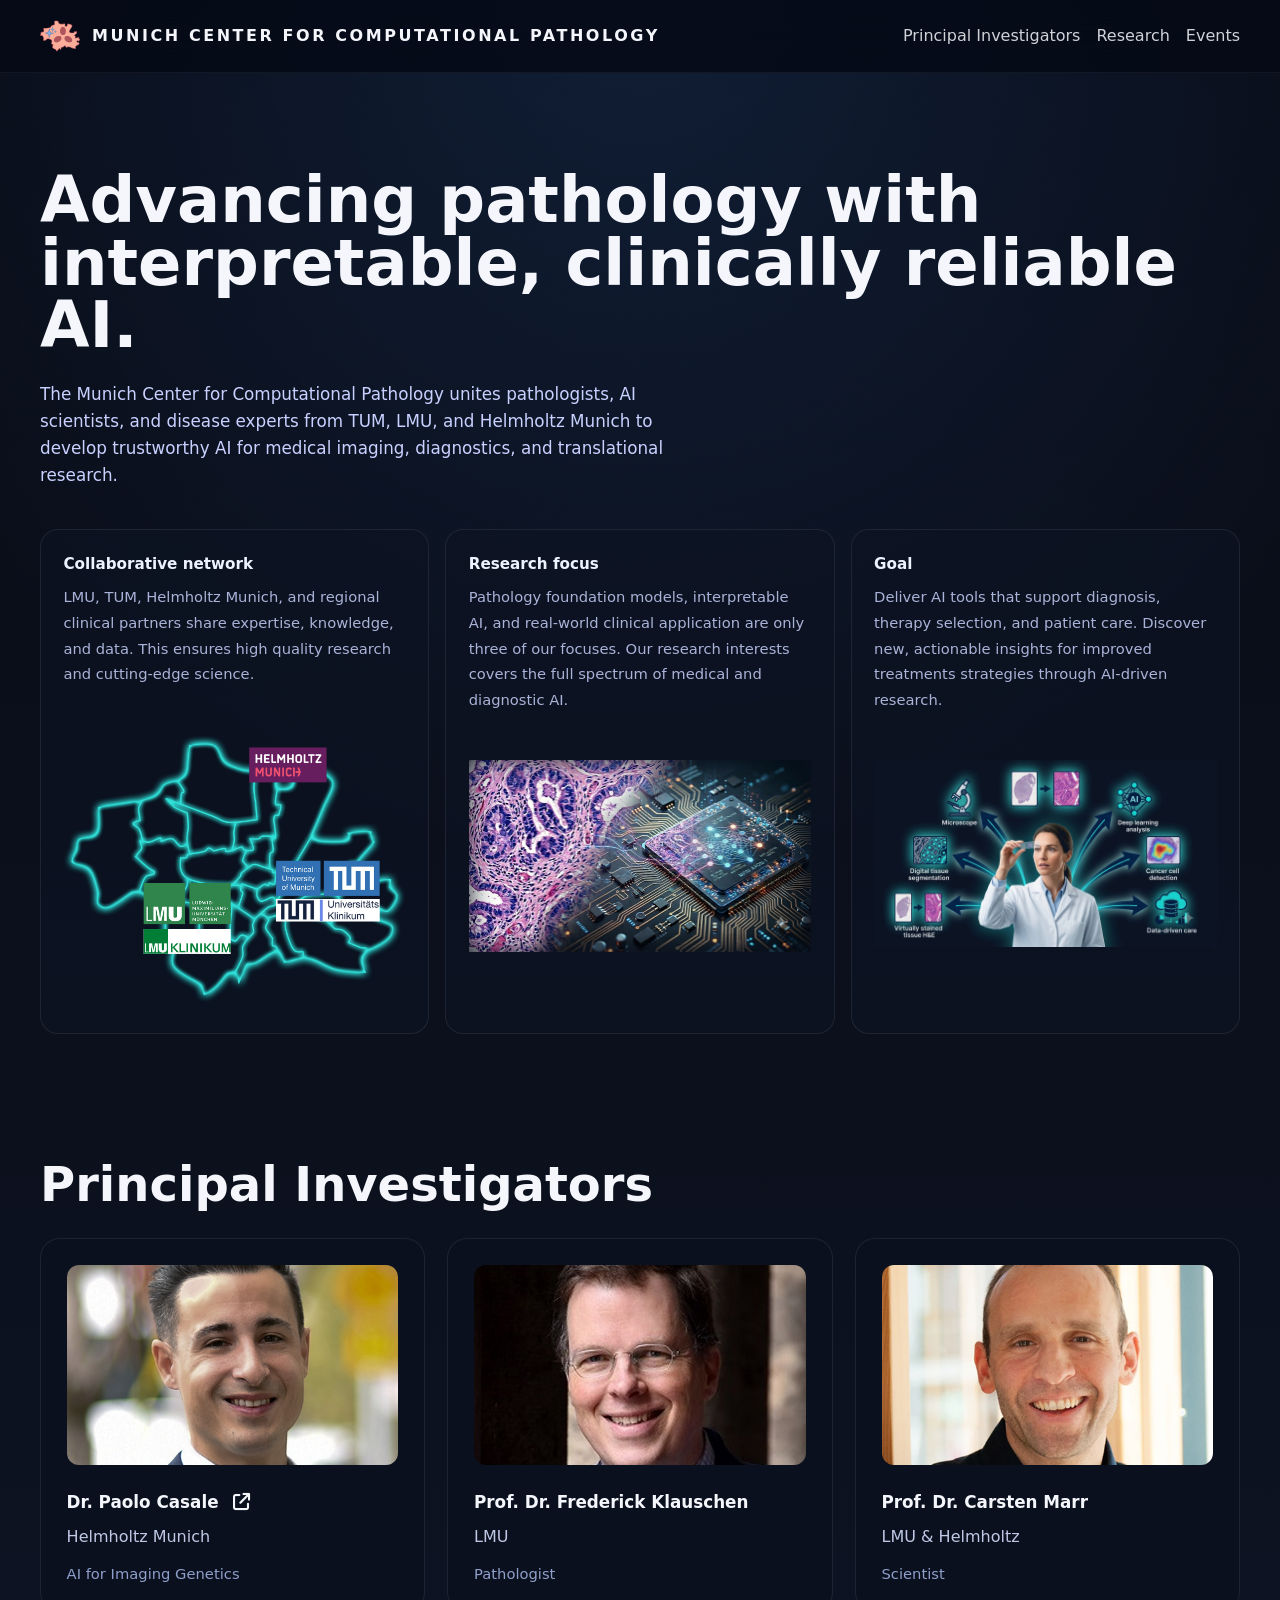
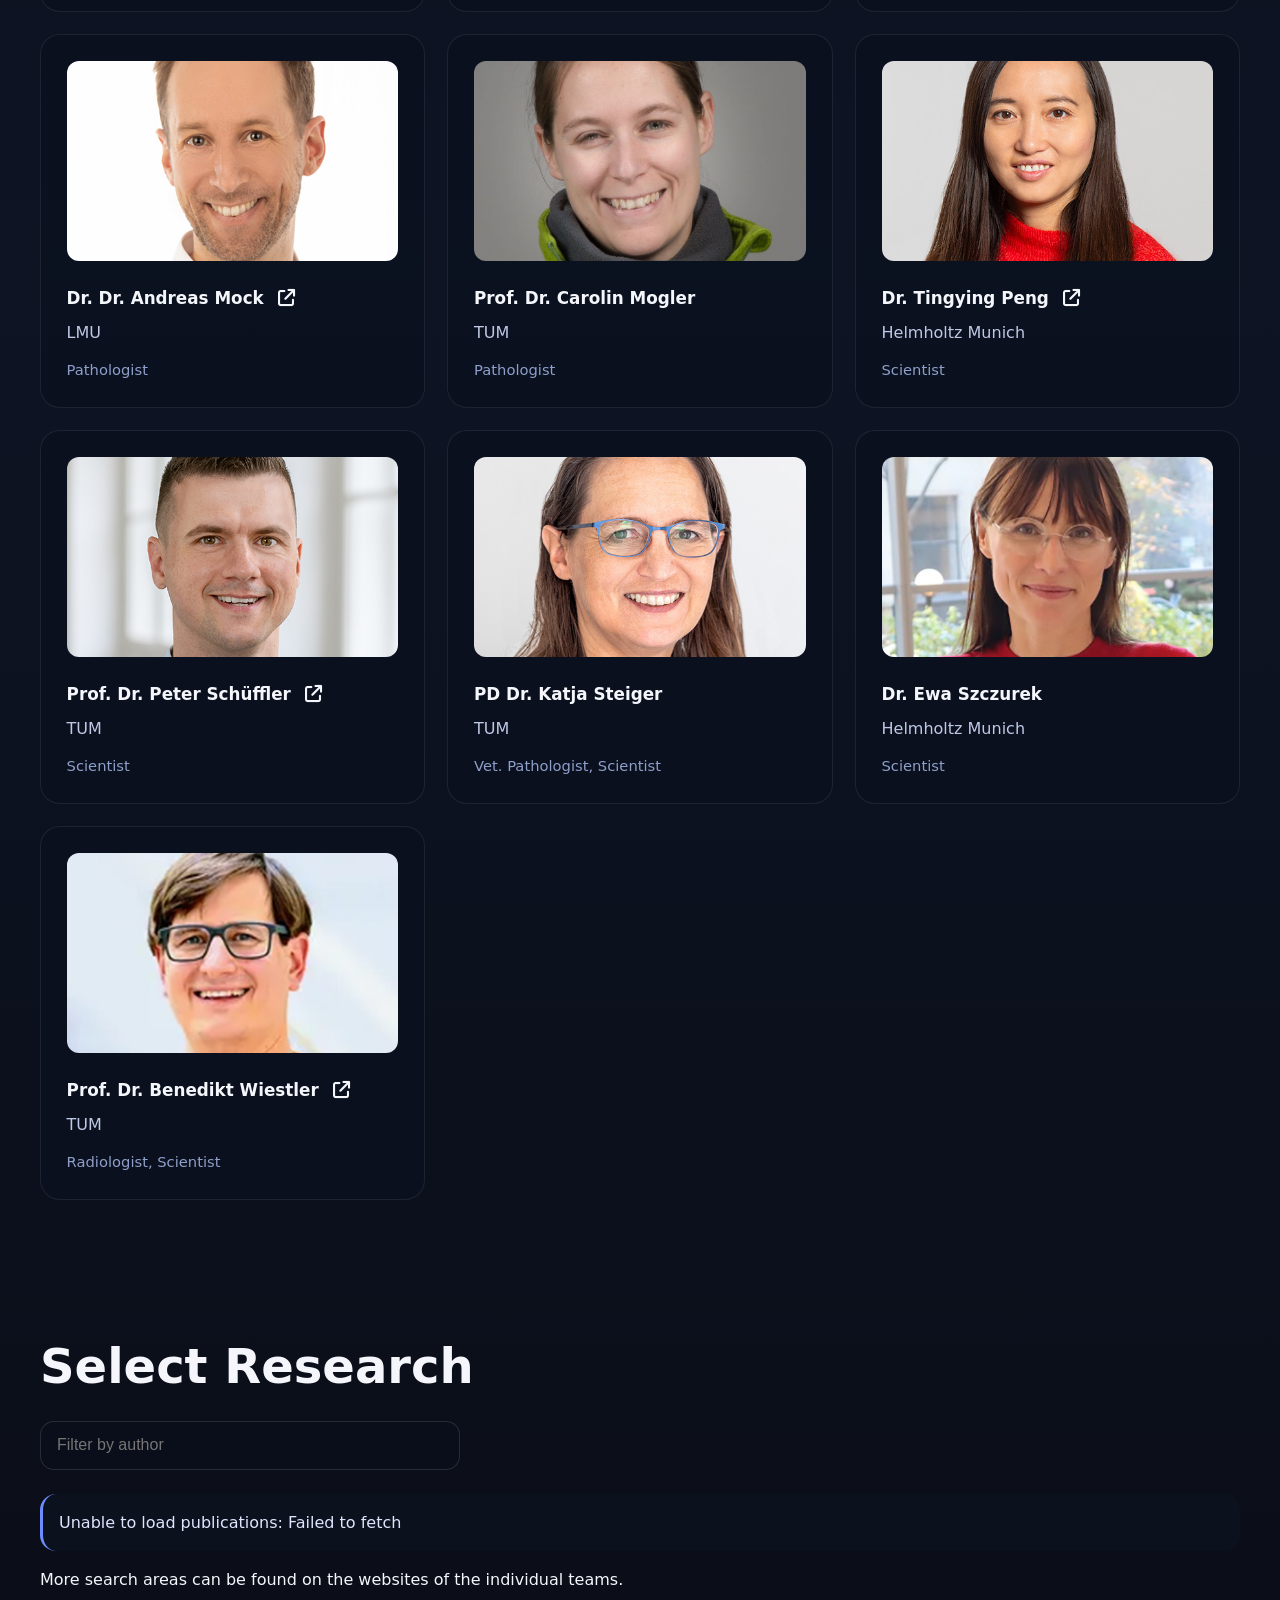
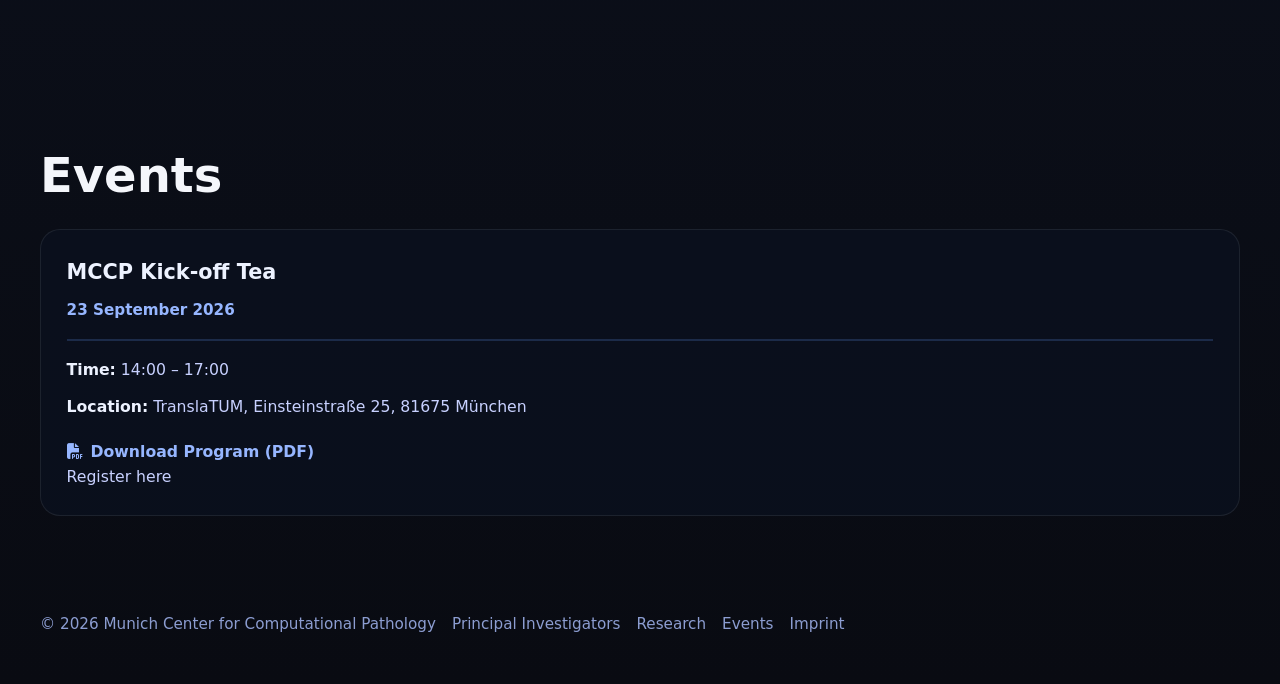
==== commit 2d114e7b: "Added pdf program" ====
--- a/index.html
+++ b/index.html
@@ -152,7 +152,7 @@
               <div class="detail-item">
                 <a href="events/mccp-kickoff-program.pdf" class="event-link" target="_blank" rel="noreferrer">
                   <i class="fa fa-file-pdf"></i> Download Program (PDF)
-                </a>
+                </a><br />
                 <a href="https://forms.gle/YAWY7JQCxUULa8x77" target="_blank" rel="noreferrer">Register here</a>
               </div>
             </div>
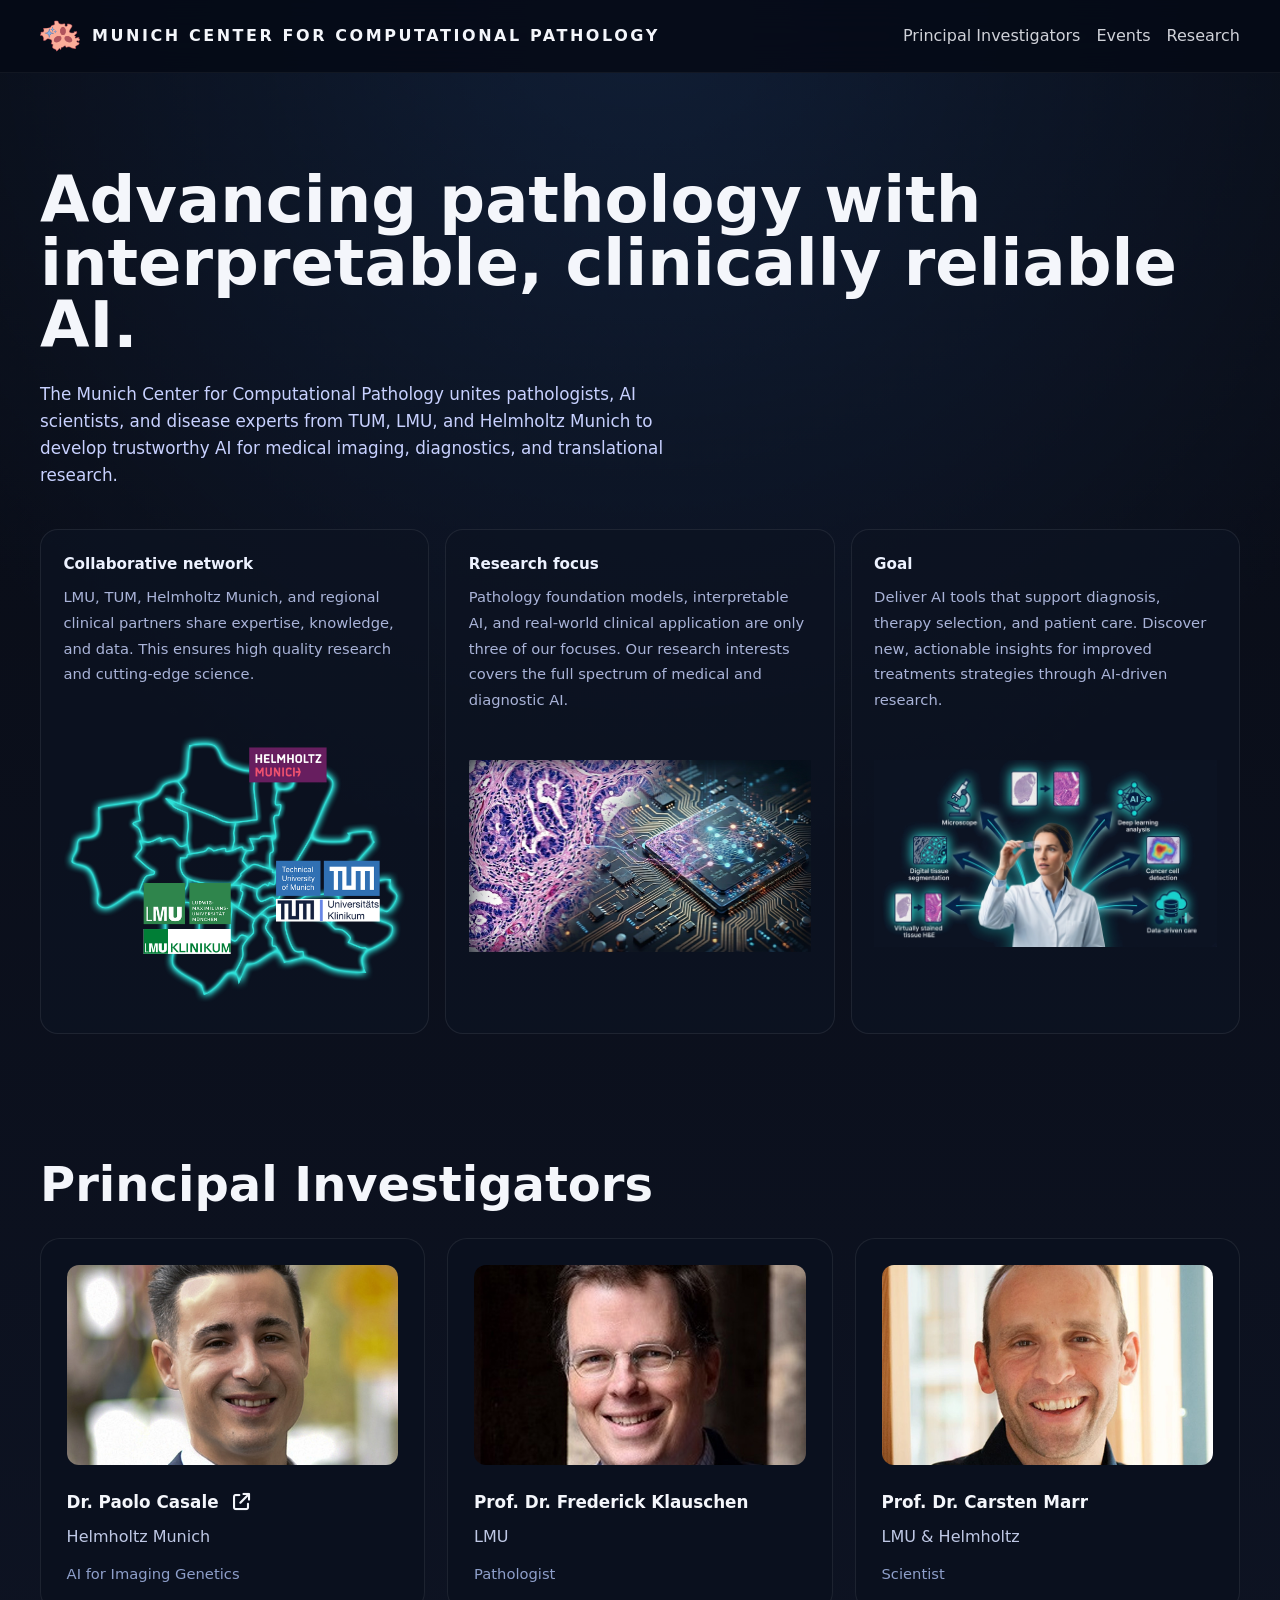
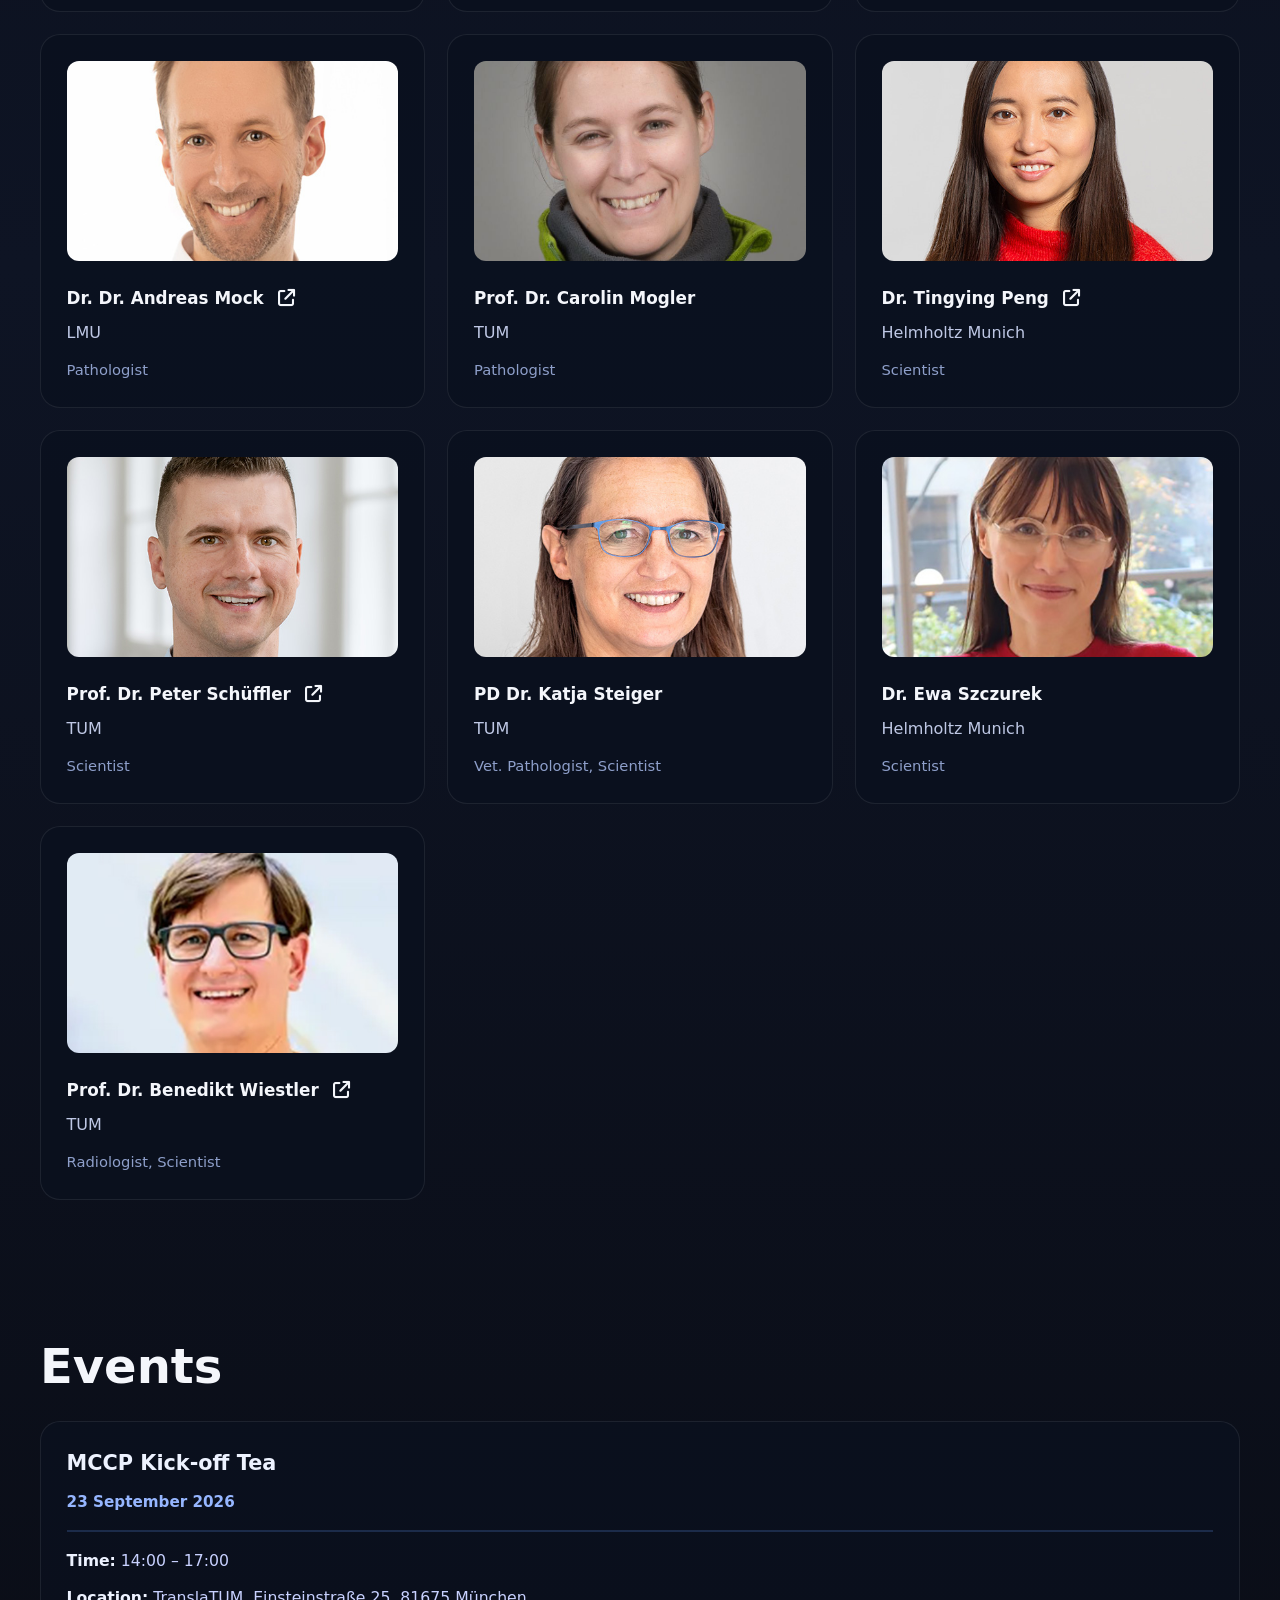
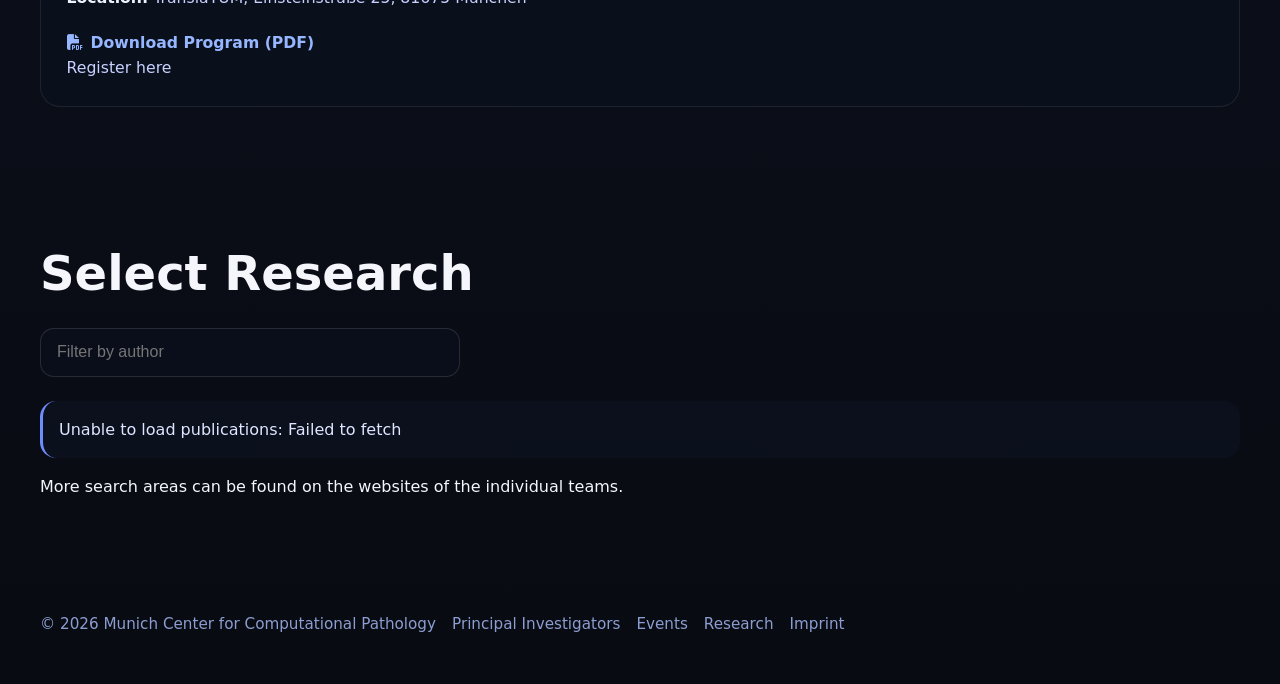
==== commit da606e7b: "changed research with events" ====
--- a/index.html
+++ b/index.html
@@ -22,8 +22,8 @@
         </div>
         <nav>
           <a href="#pis">Principal Investigators</a>
+          <a href="#events">Events</a>
           <a href="#research">Research</a>
-          <a href="#events">Events</a>
         </nav>
       </div>
     </header>
@@ -121,19 +121,6 @@
         </div>
       </section>
 
-      <section id="research" class="section">
-        <h2>Select Research</h2>
-        <div class="publication-filter">
-          <input id="authorFilter" type="search" placeholder="Filter by author" aria-label="Filter publications by author" />
-        </div>
-        <div class="publication-list" id="publicationList">
-          <article class="publication-item">
-            <p>Loading publications from Zotero...</p>
-          </article>
-        </div>
-        <p>More search areas can be found on the websites of the individual teams.</p>
-      </section>
-
       <section id="events" class="section">
         <h2>Events</h2>
         <div class="events-list">
@@ -160,14 +147,27 @@
         </div>
       </section>
 
+      <section id="research" class="section">
+        <h2>Select Research</h2>
+        <div class="publication-filter">
+          <input id="authorFilter" type="search" placeholder="Filter by author" aria-label="Filter publications by author" />
+        </div>
+        <div class="publication-list" id="publicationList">
+          <article class="publication-item">
+            <p>Loading publications from Zotero...</p>
+          </article>
+        </div>
+        <p>More search areas can be found on the websites of the individual teams.</p>
+      </section>
+
     </main>
 
     <footer class="page-inner">
       <div class="footer-links">
         <span>© 2026 <a href="#">Munich Center for Computational Pathology</a></span>
         <a href="#pis">Principal Investigators</a>
+        <a href="#events">Events</a>
         <a href="#research">Research</a>
-        <a href="#events">Events</a>
         <a href="imprint.html">Imprint</a>
       </div>
     </footer>
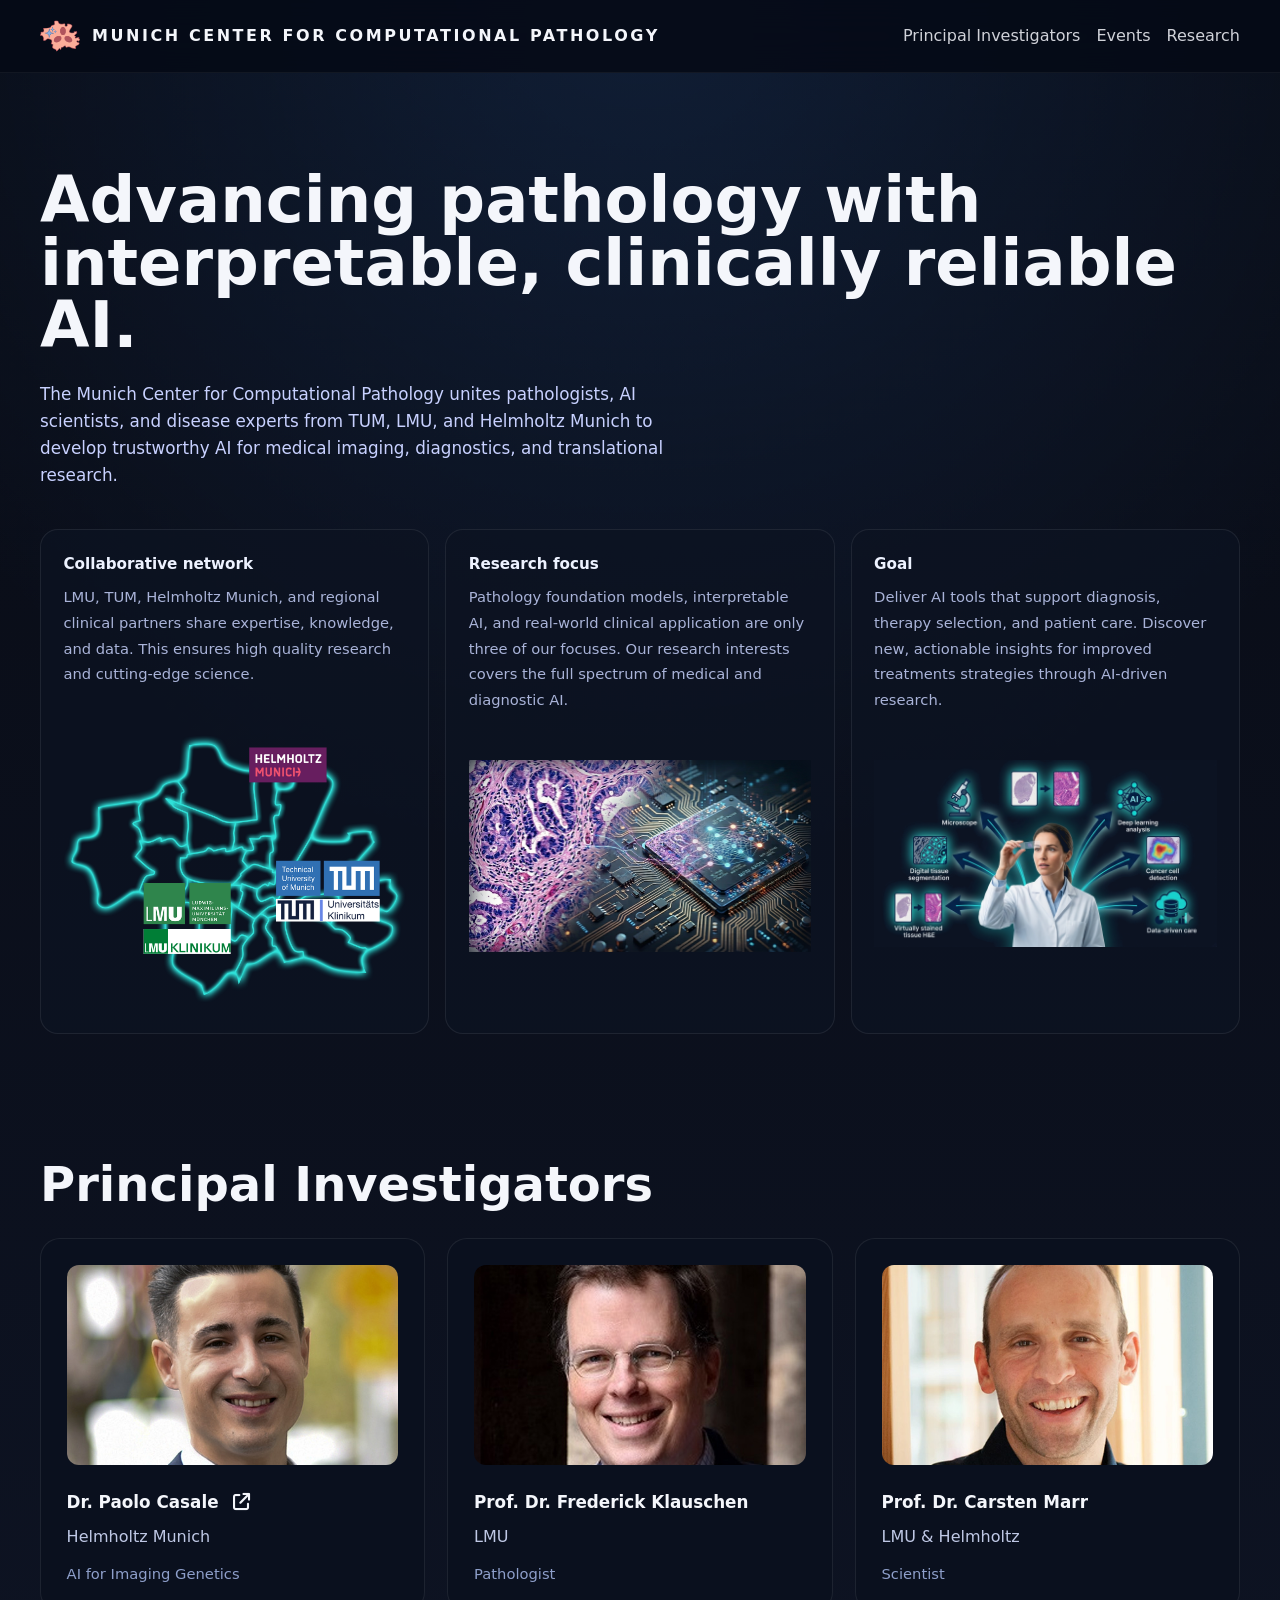
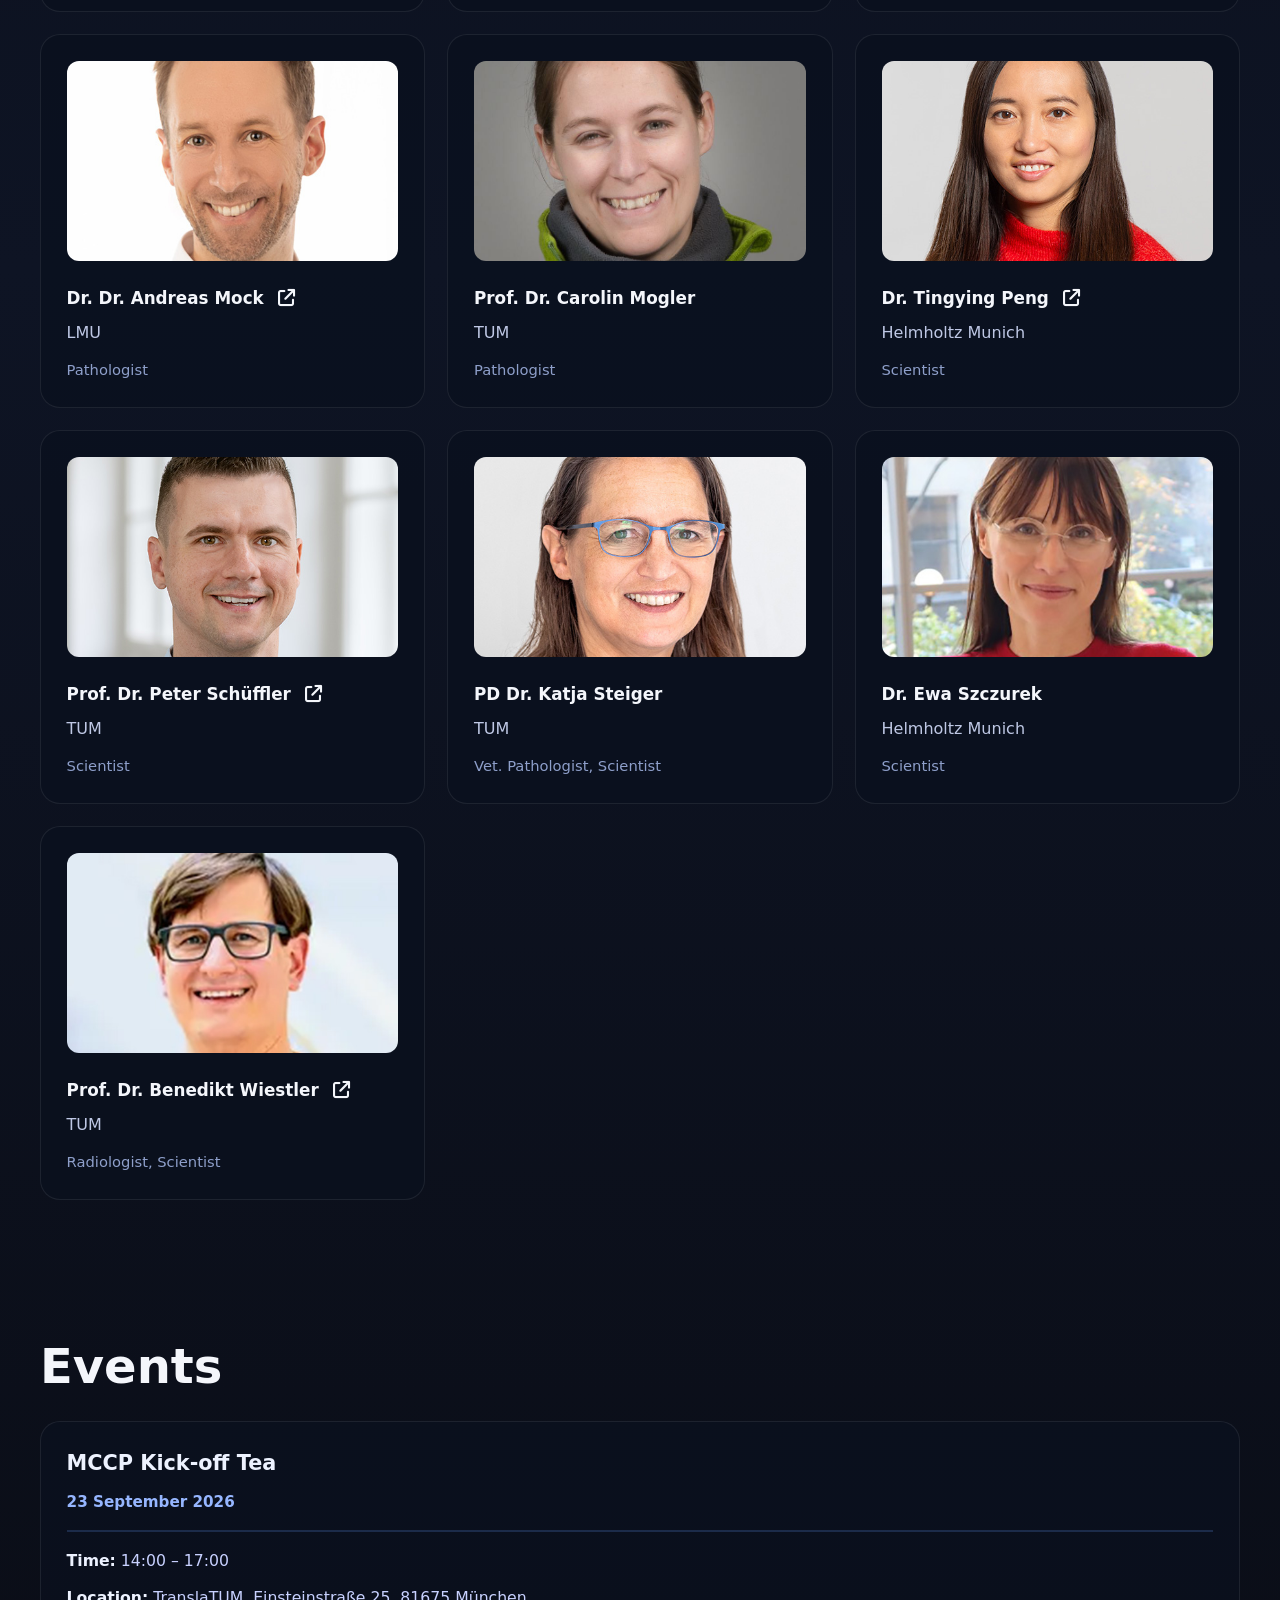
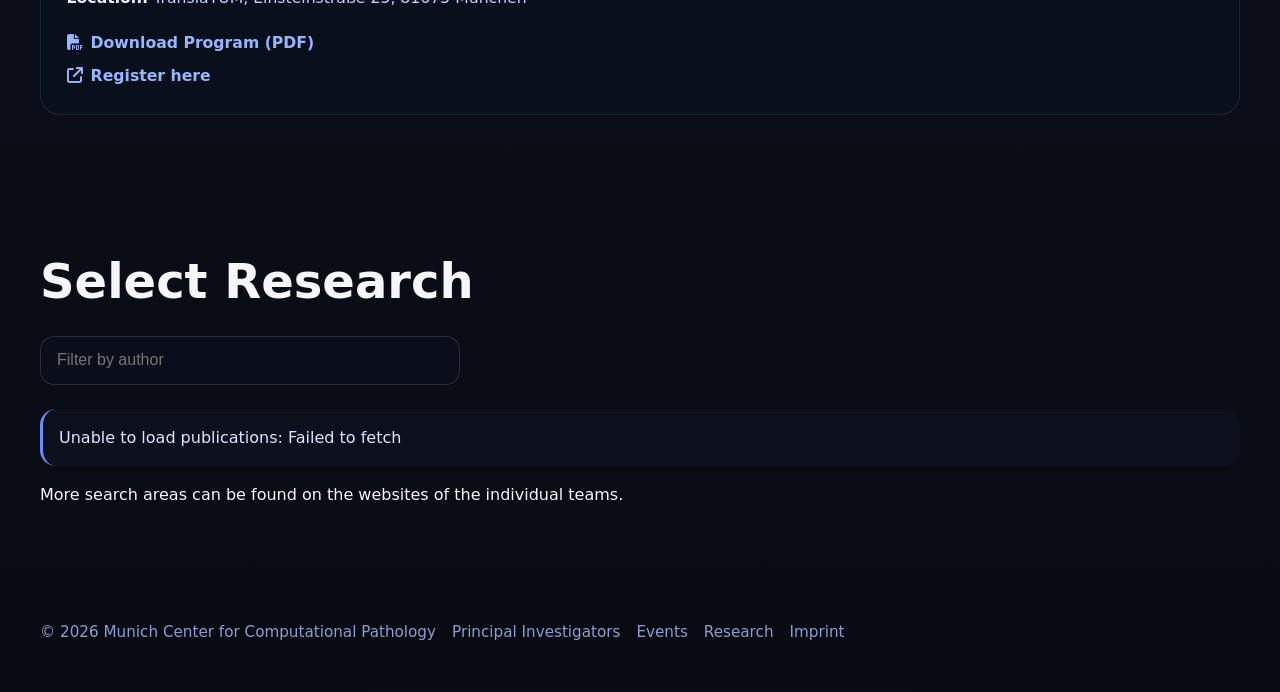
==== commit 2c5d34d3: "improved register link" ====
--- a/index.html
+++ b/index.html
@@ -140,7 +140,9 @@
                 <a href="events/mccp-kickoff-program.pdf" class="event-link" target="_blank" rel="noreferrer">
                   <i class="fa fa-file-pdf"></i> Download Program (PDF)
                 </a><br />
-                <a href="https://forms.gle/YAWY7JQCxUULa8x77" target="_blank" rel="noreferrer">Register here</a>
+                <a href="https://forms.gle/YAWY7JQCxUULa8x77" class="event-link" target="_blank" rel="noreferrer">
+                  <i class="fa fa-external-link"></i> Register here
+                </a>
               </div>
             </div>
           </article>
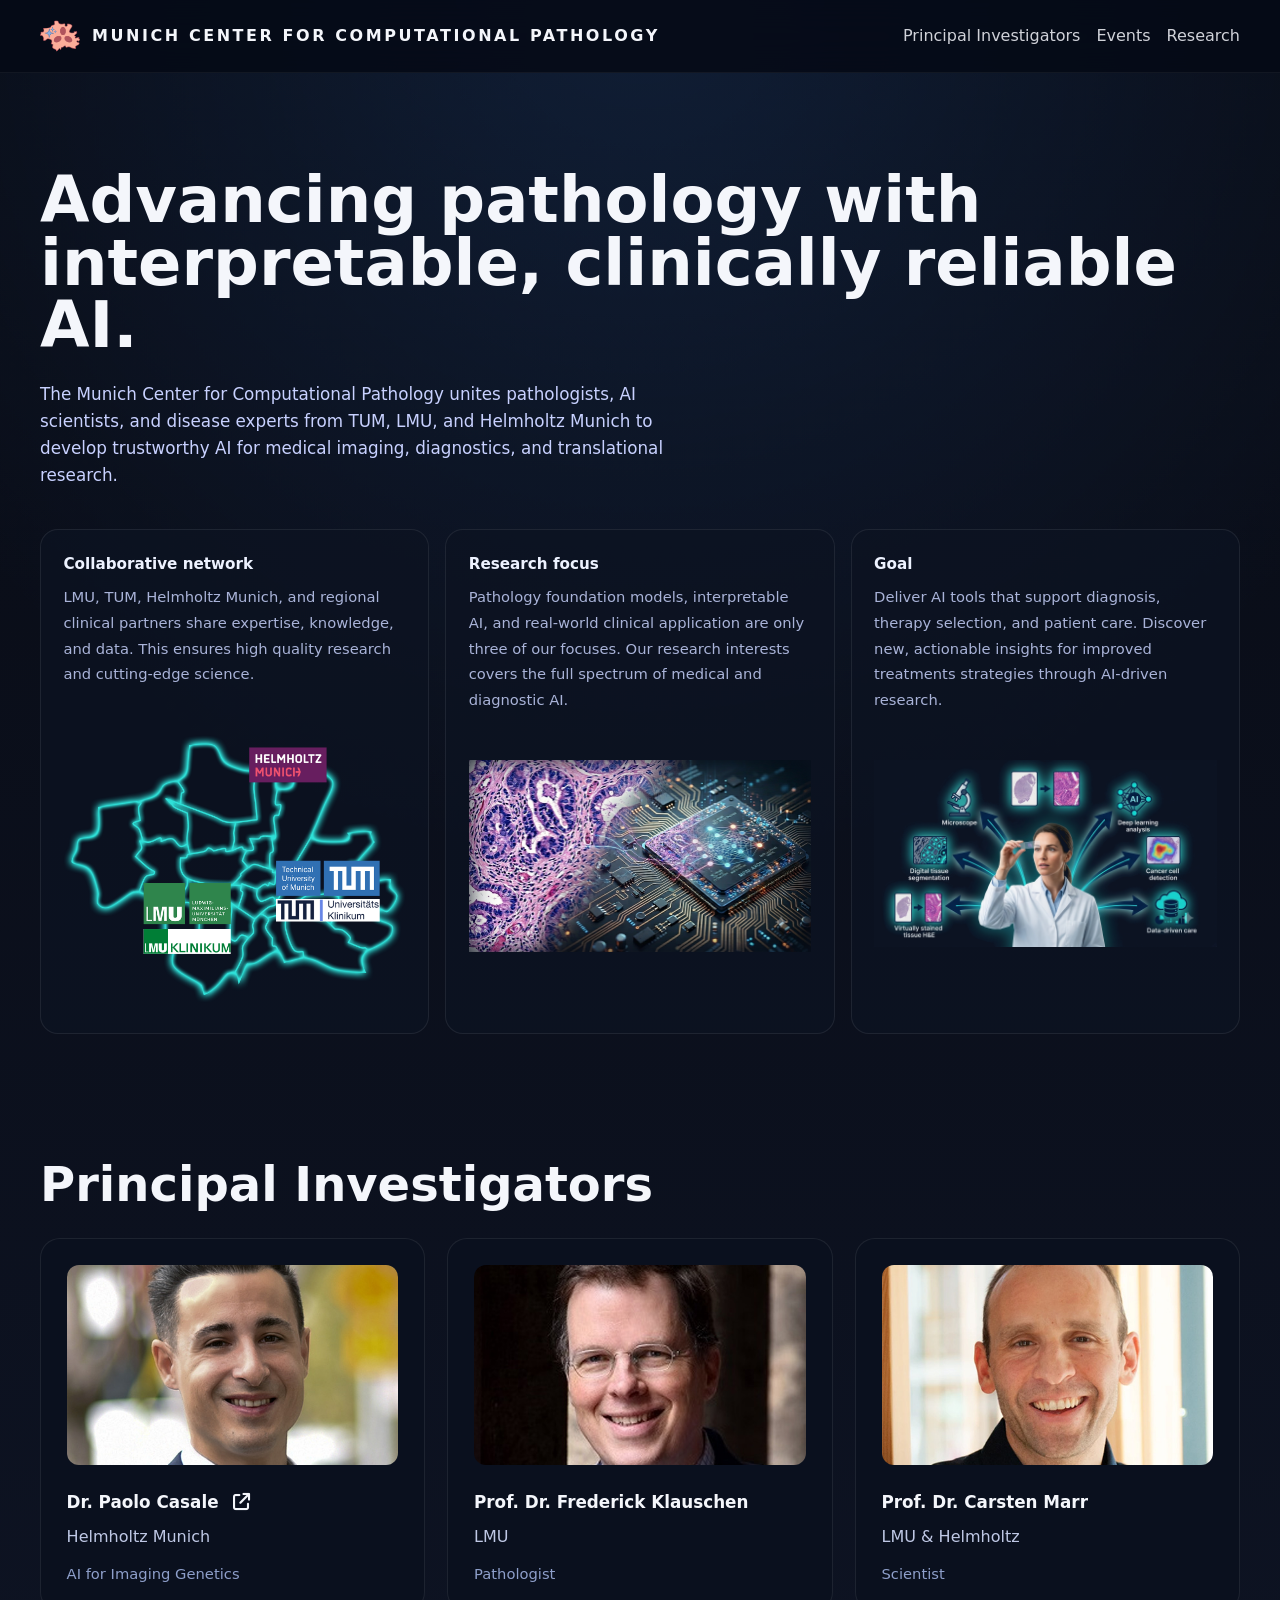
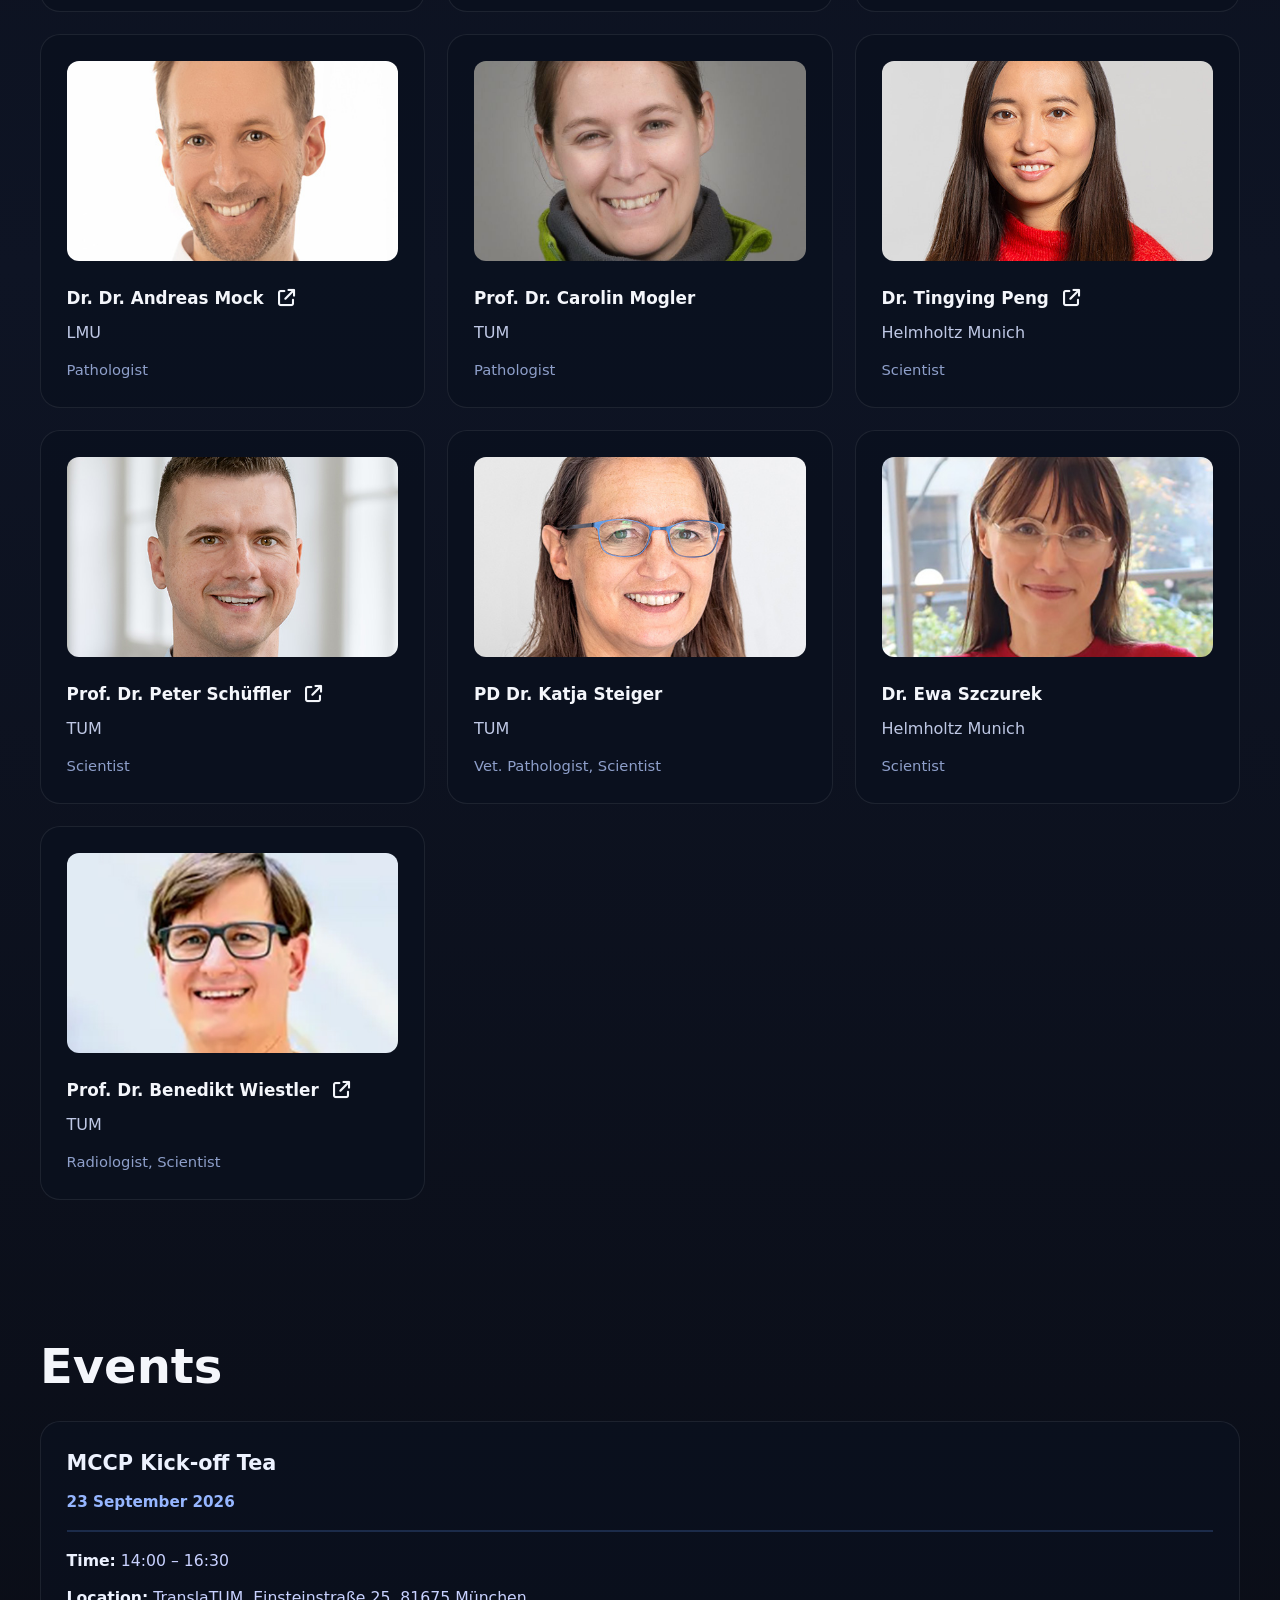
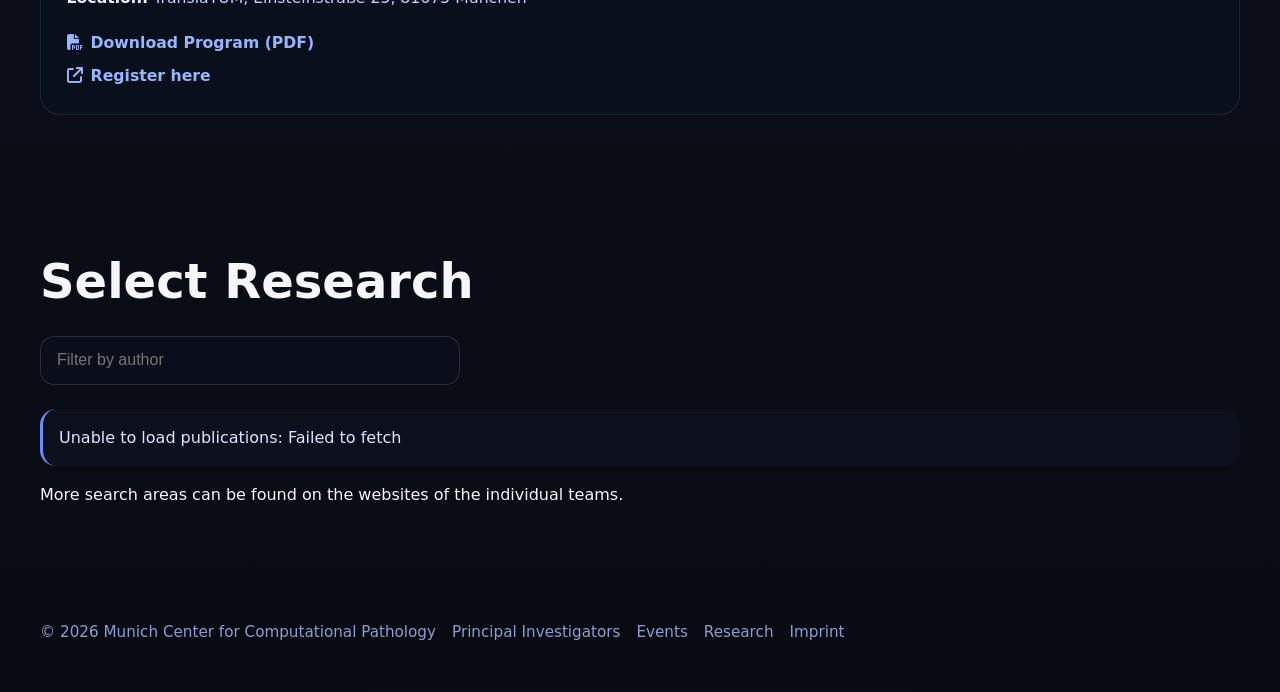
==== commit ca1ee49d: "updated program" ====
--- a/index.html
+++ b/index.html
@@ -131,7 +131,7 @@
             </div>
             <div class="event-details">
               <div class="detail-item">
-                <strong>Time:</strong> 14:00 – 17:00
+                <strong>Time:</strong> 14:00 – 16:30
               </div>
               <div class="detail-item">
                 <strong>Location:</strong> TranslaTUM, Einsteinstraße 25, 81675 München
